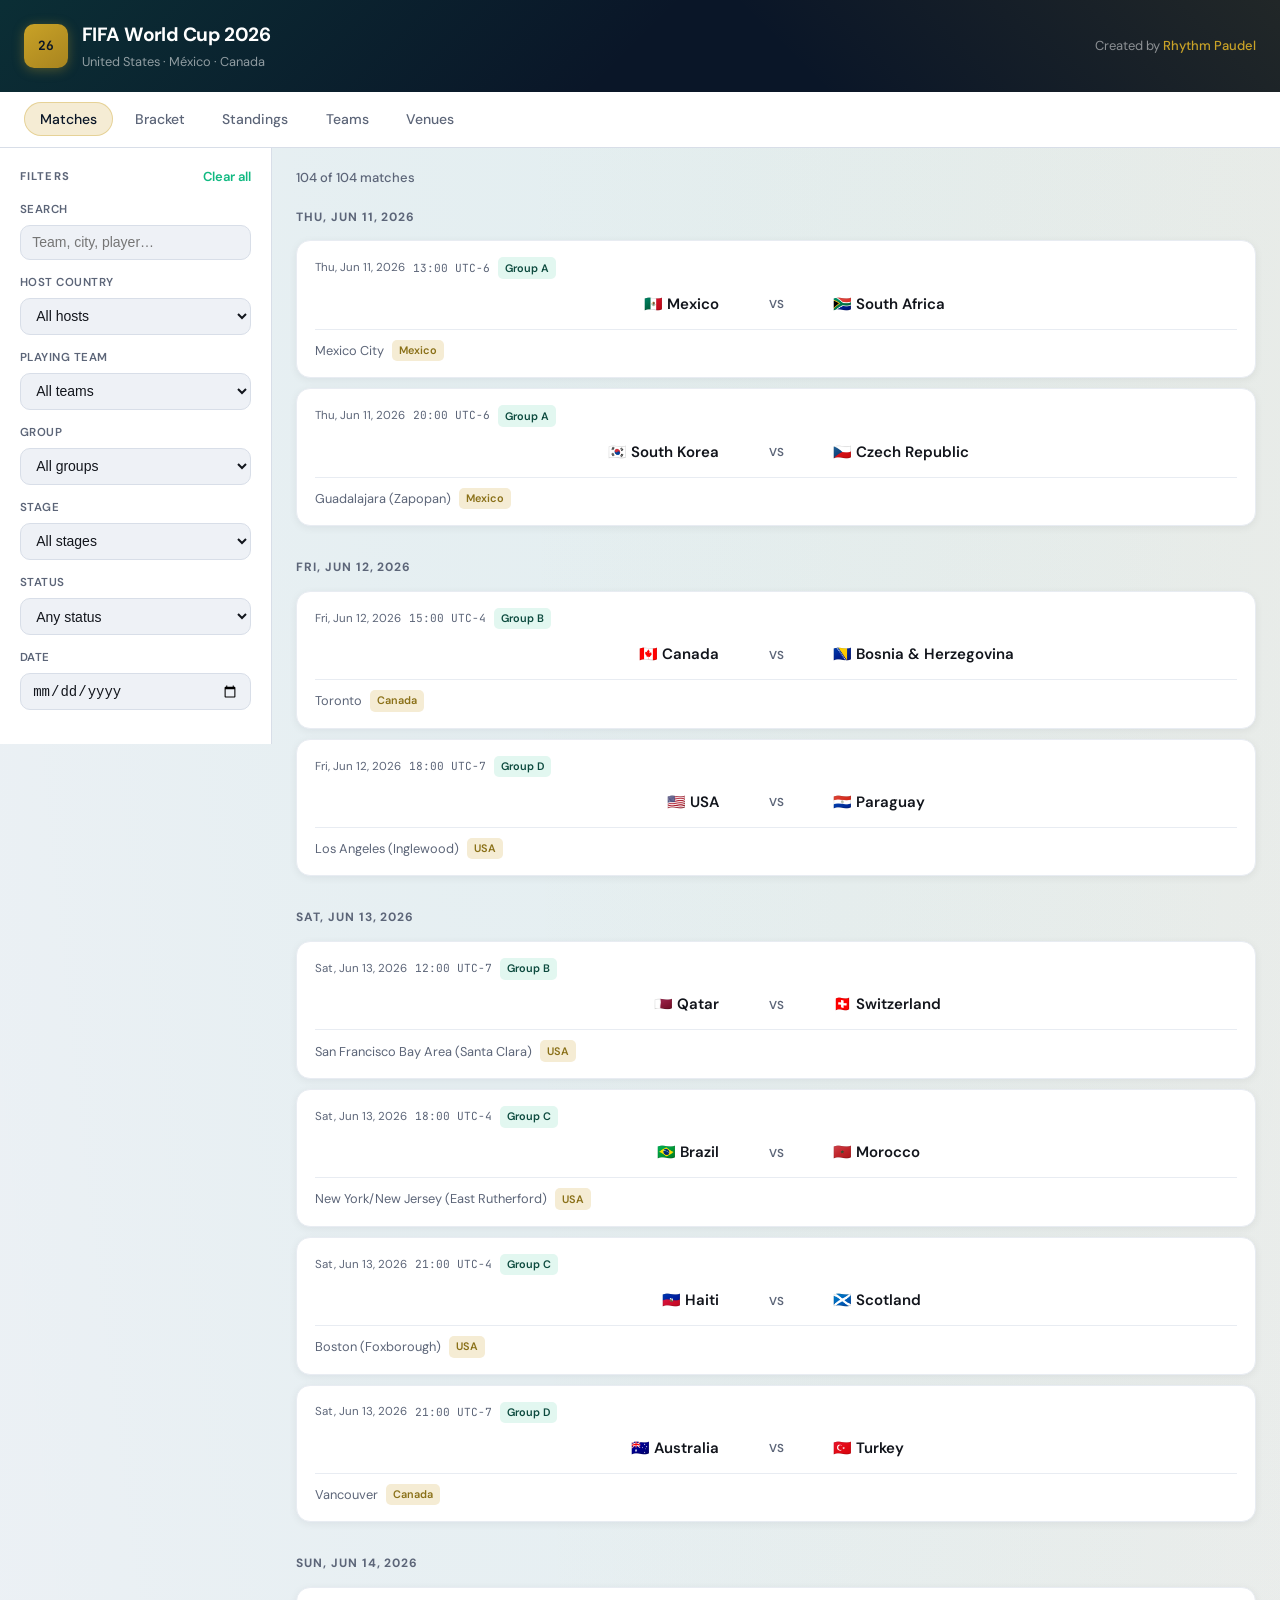
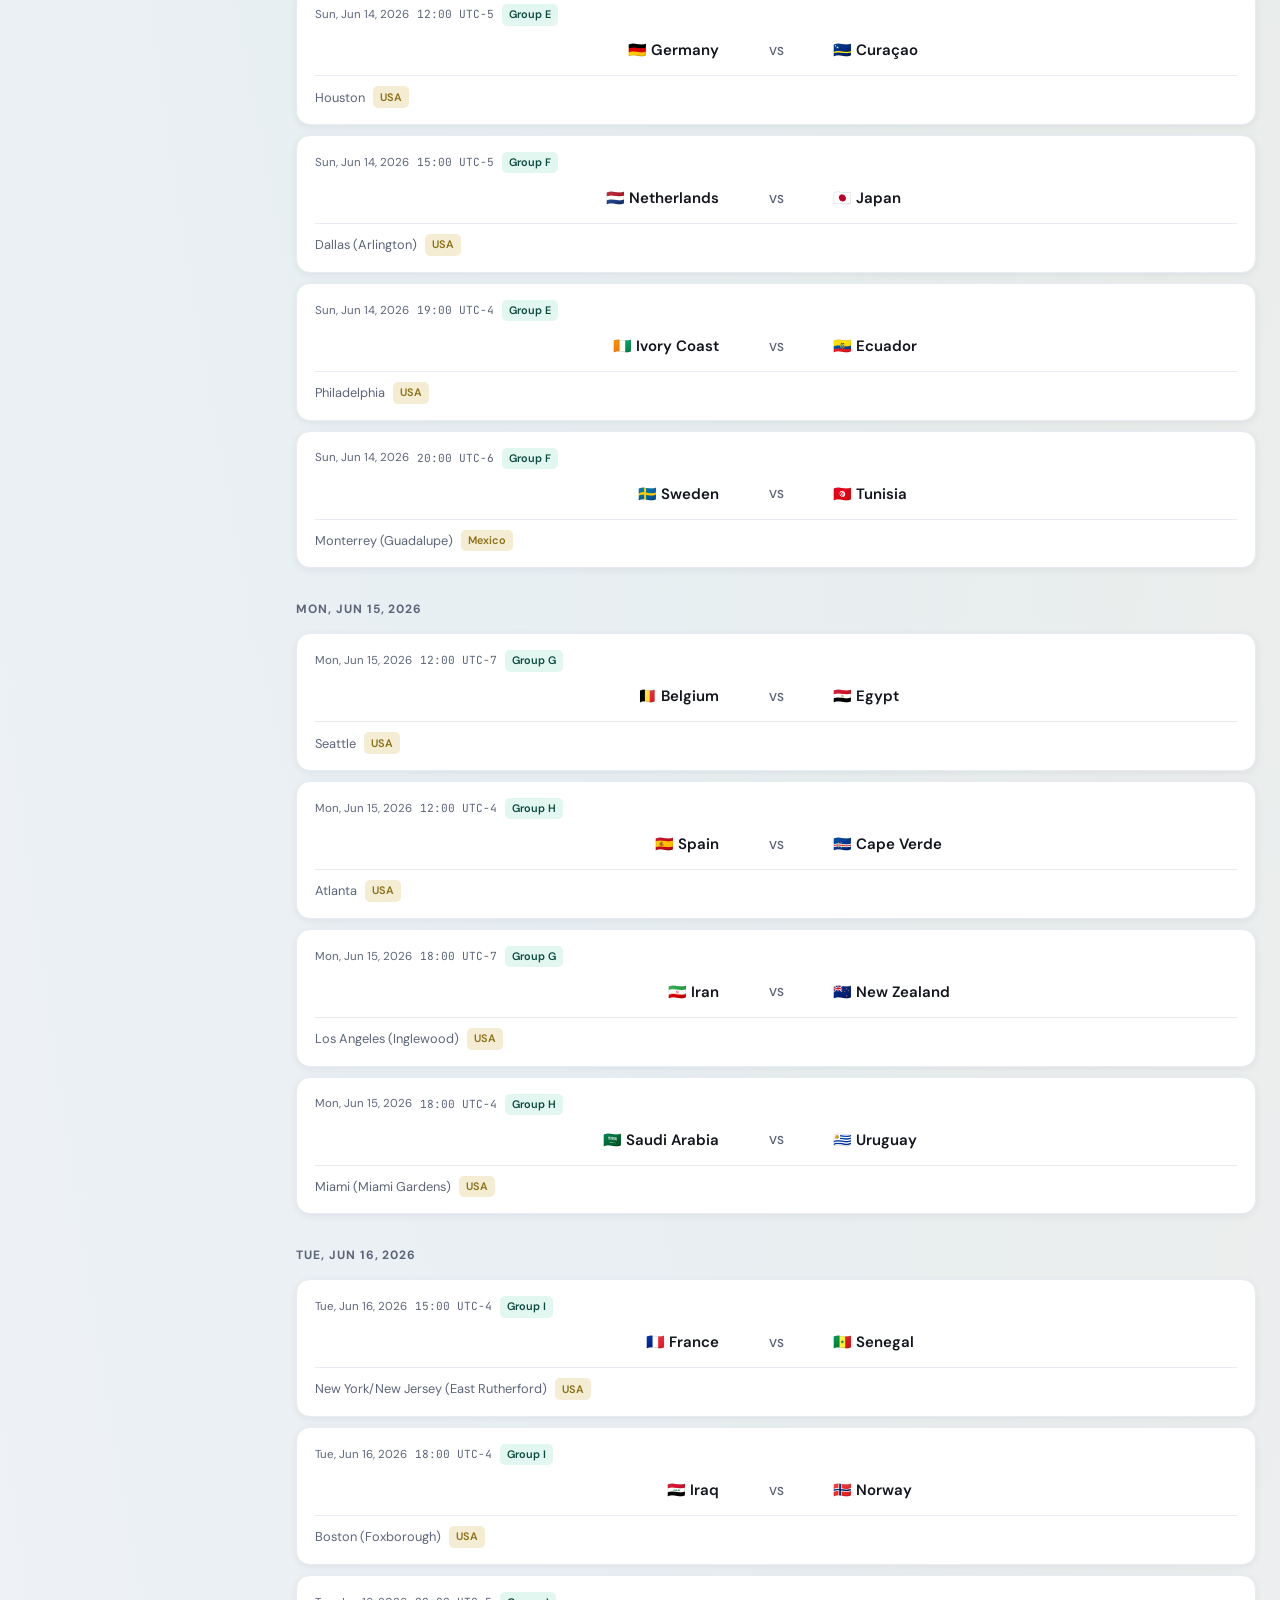
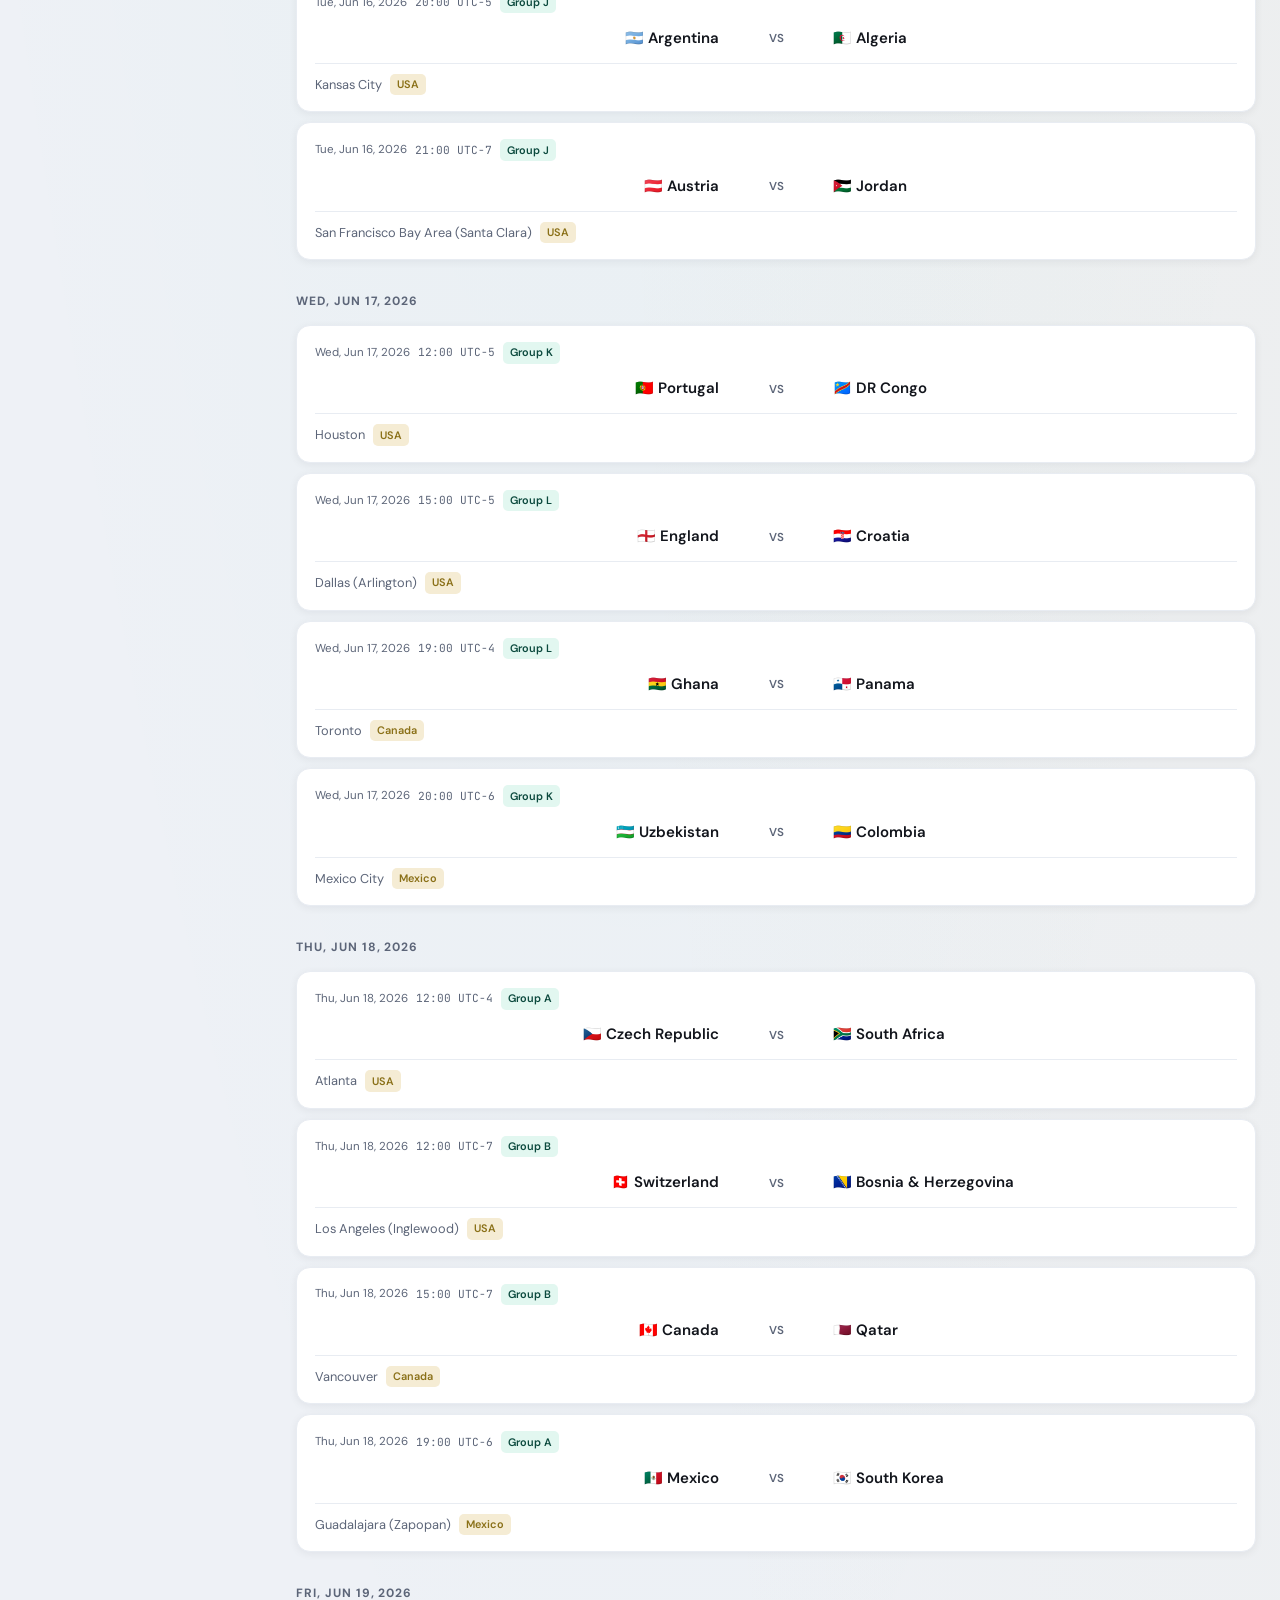
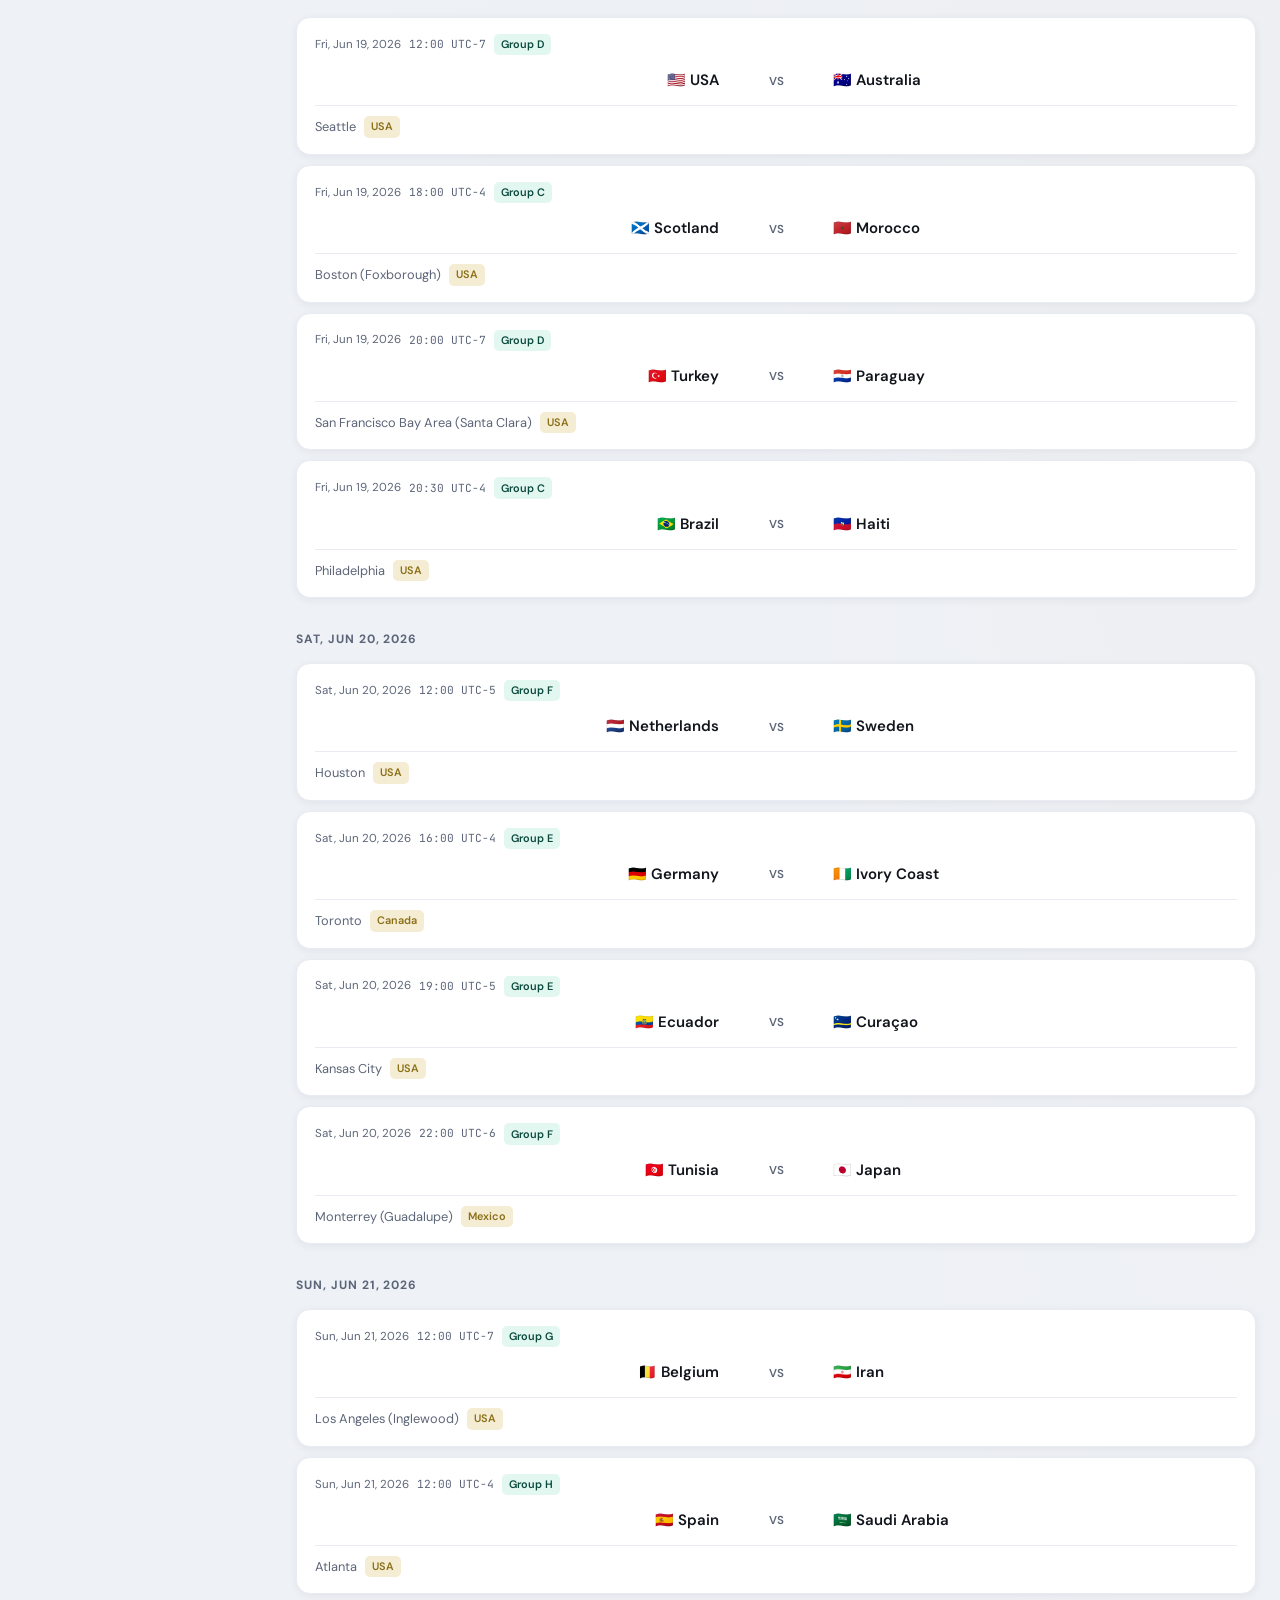
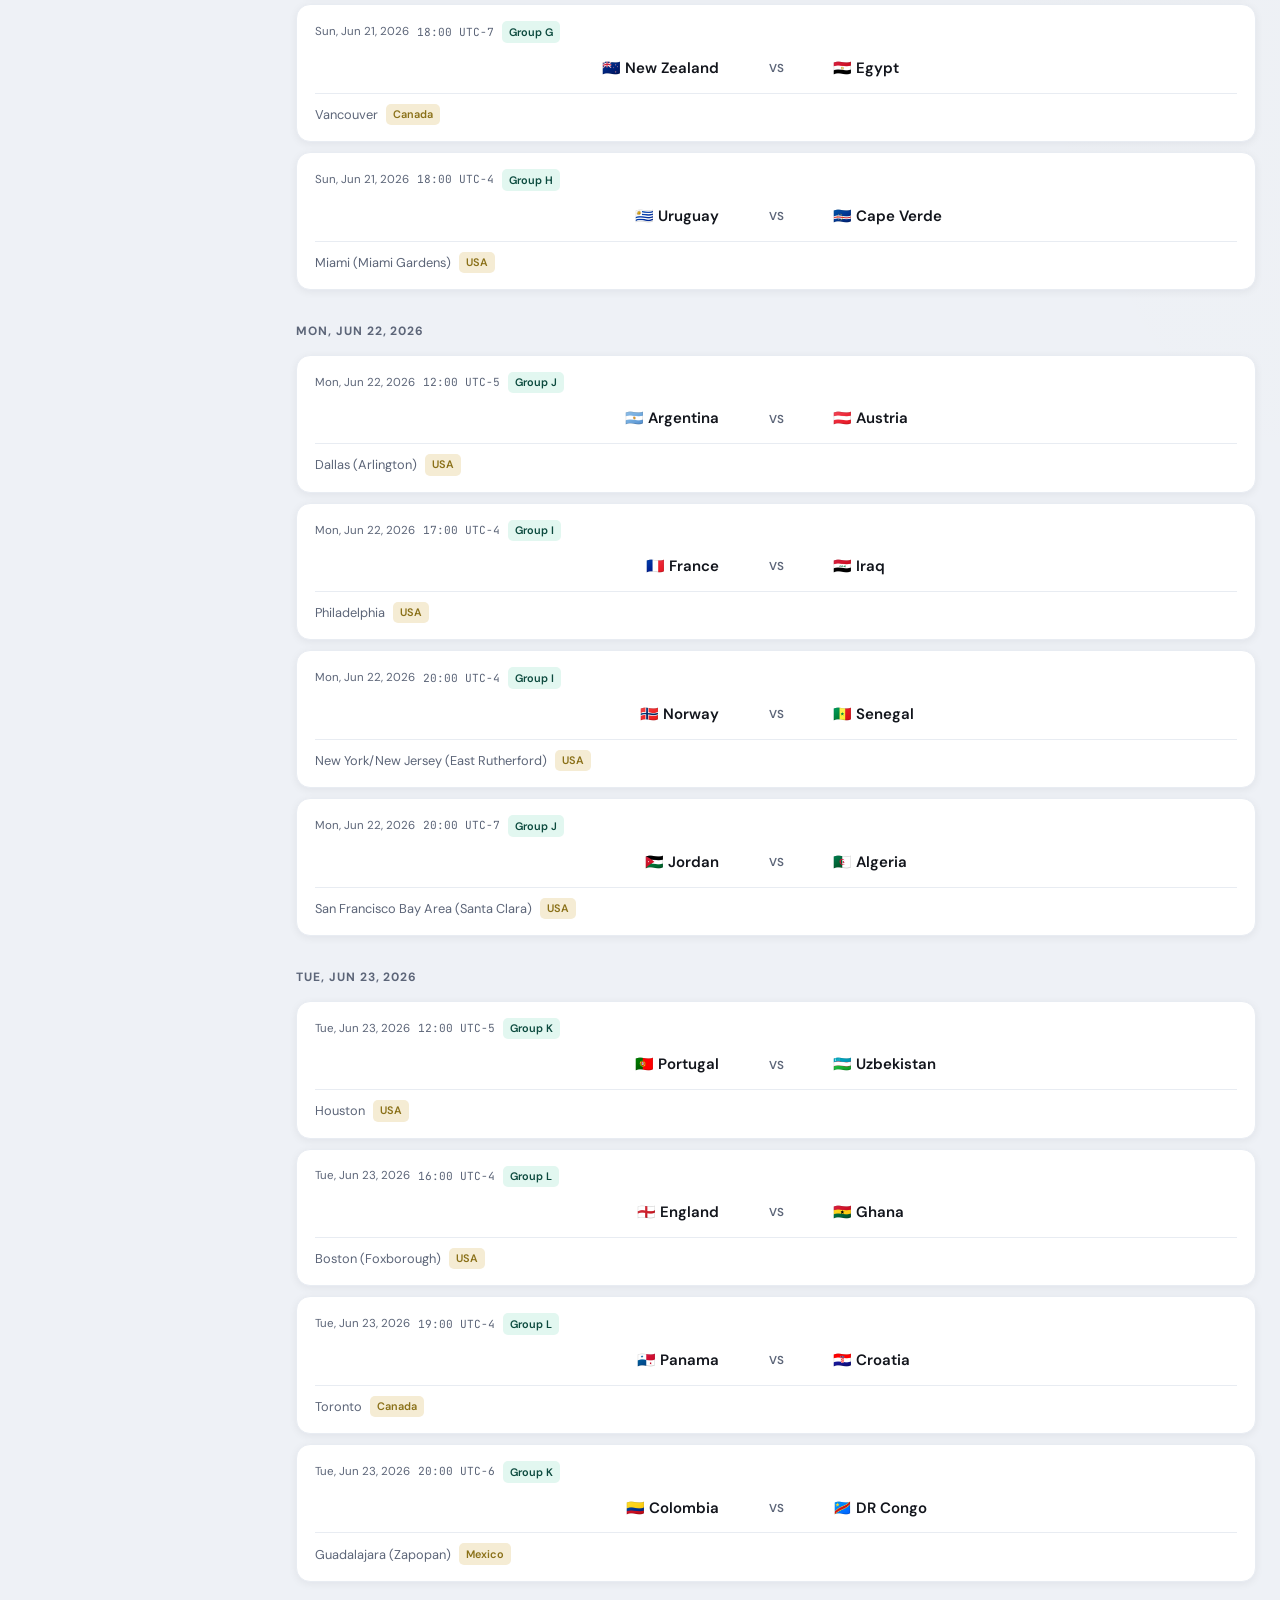
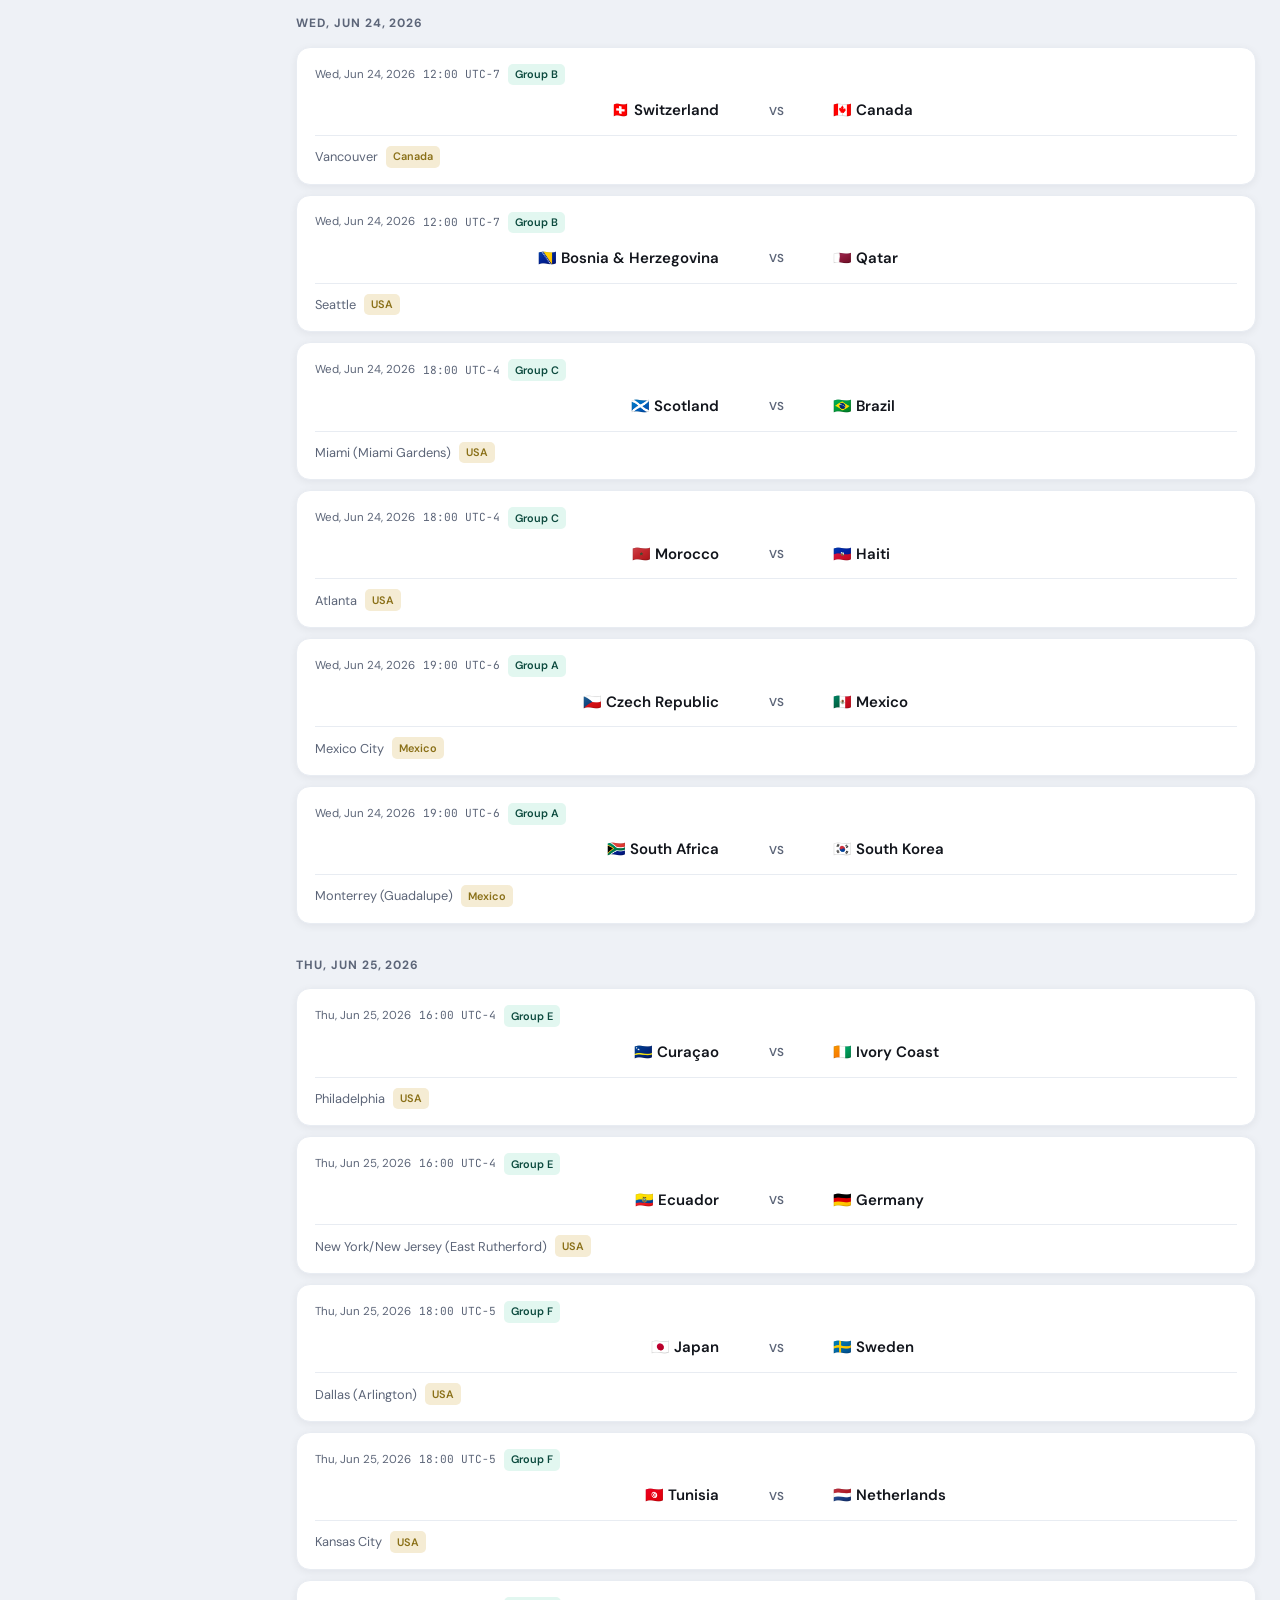
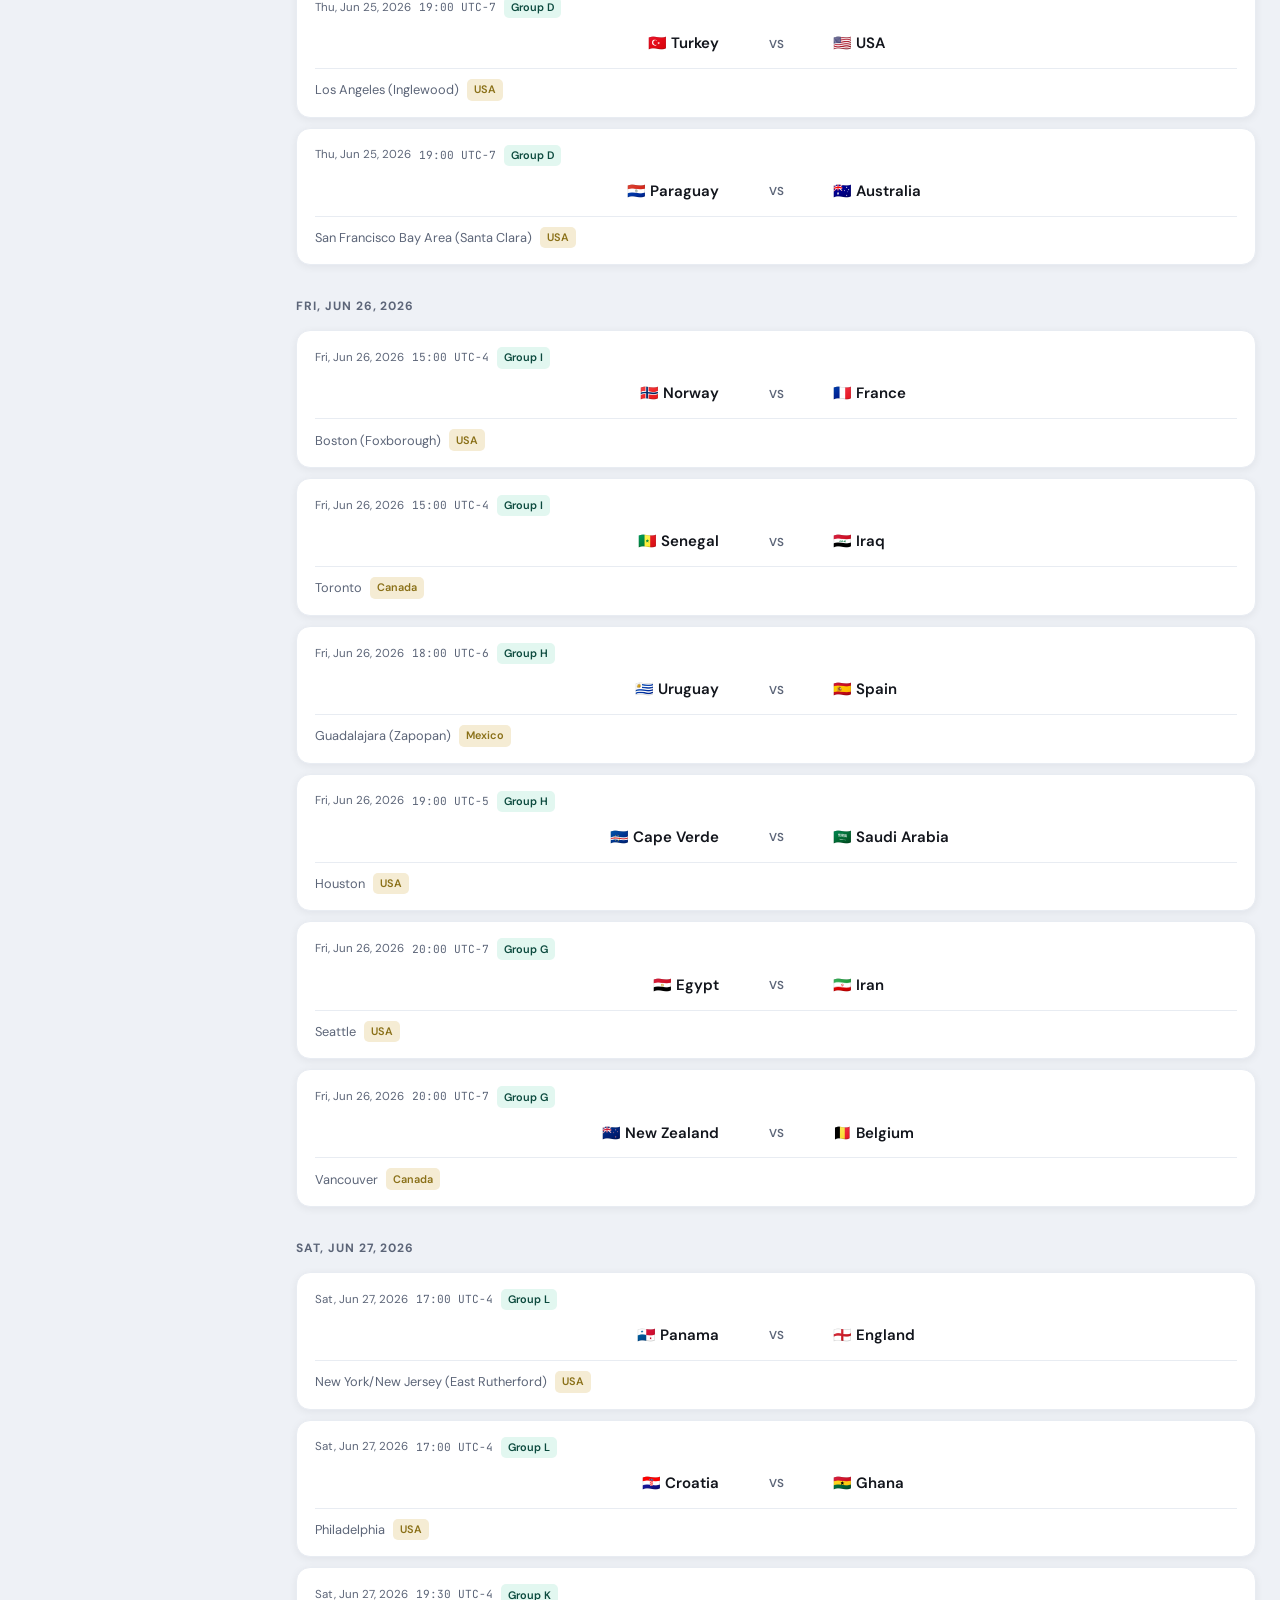
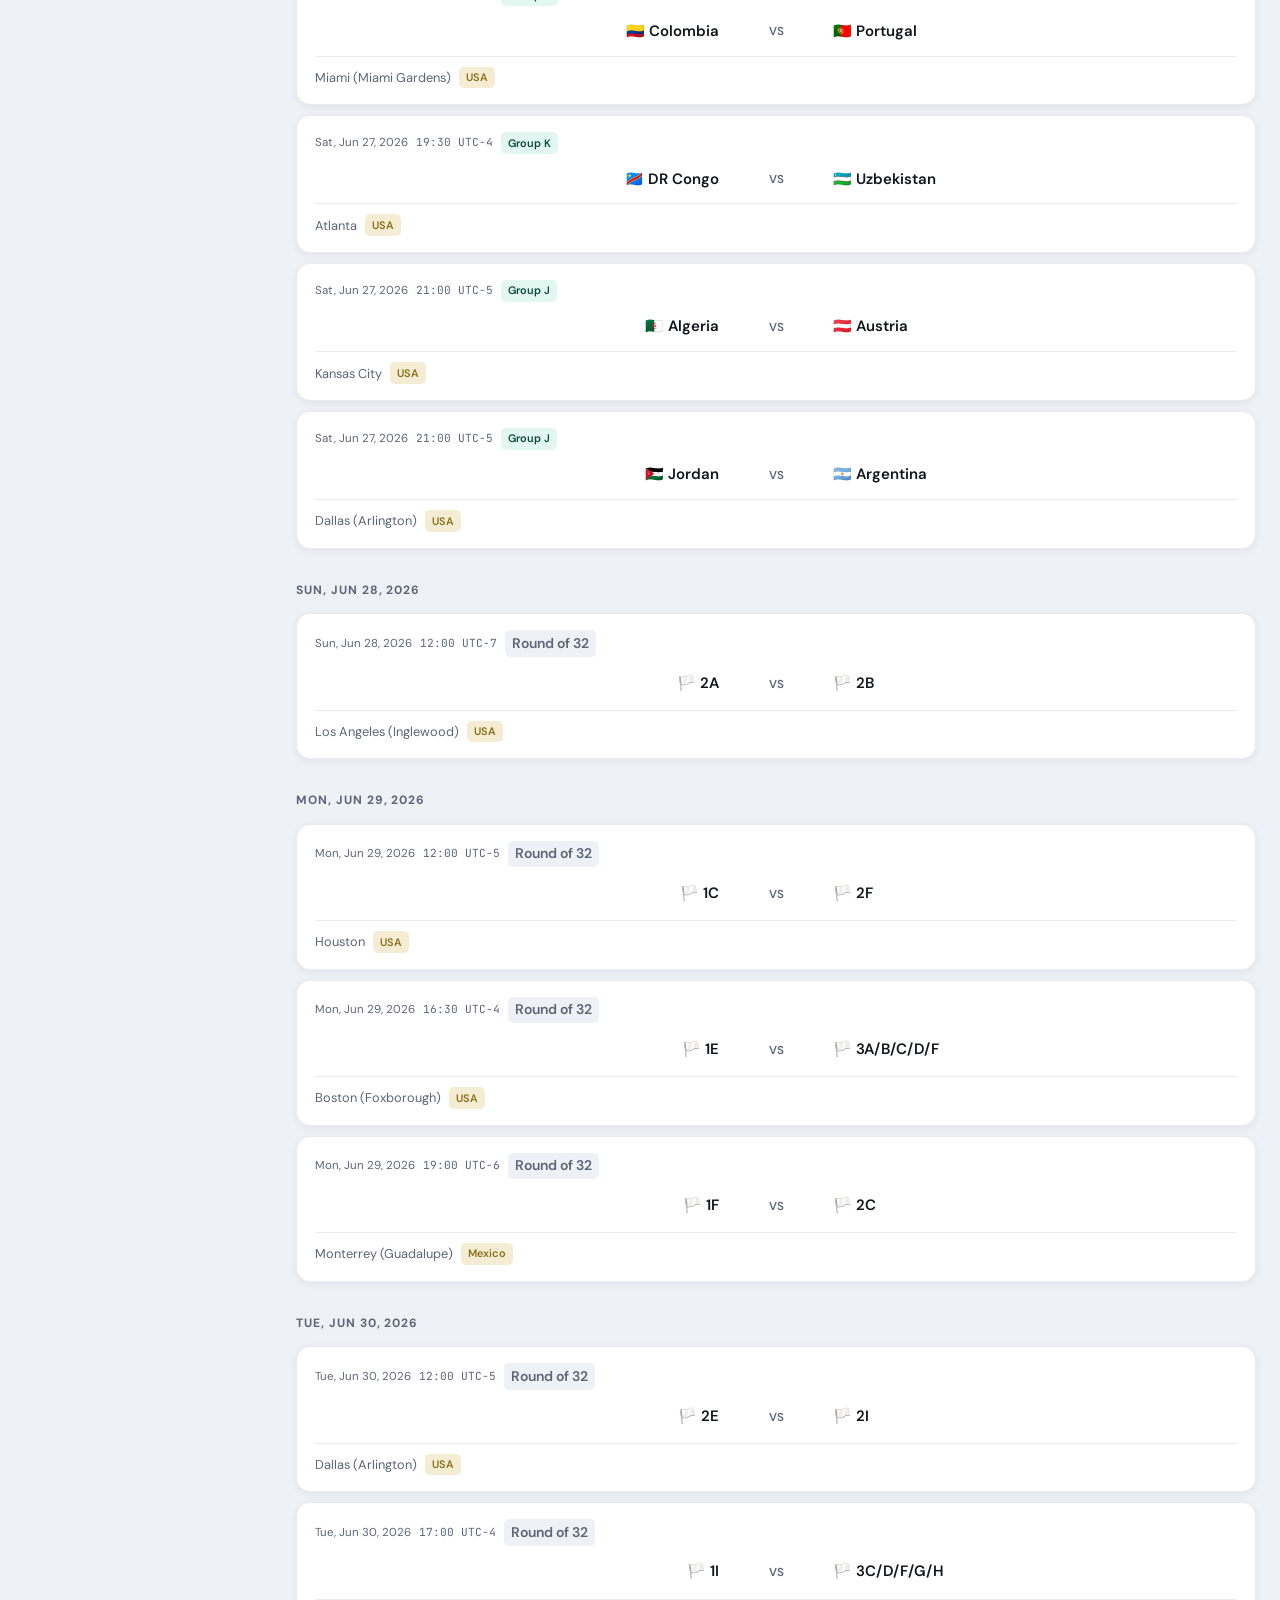
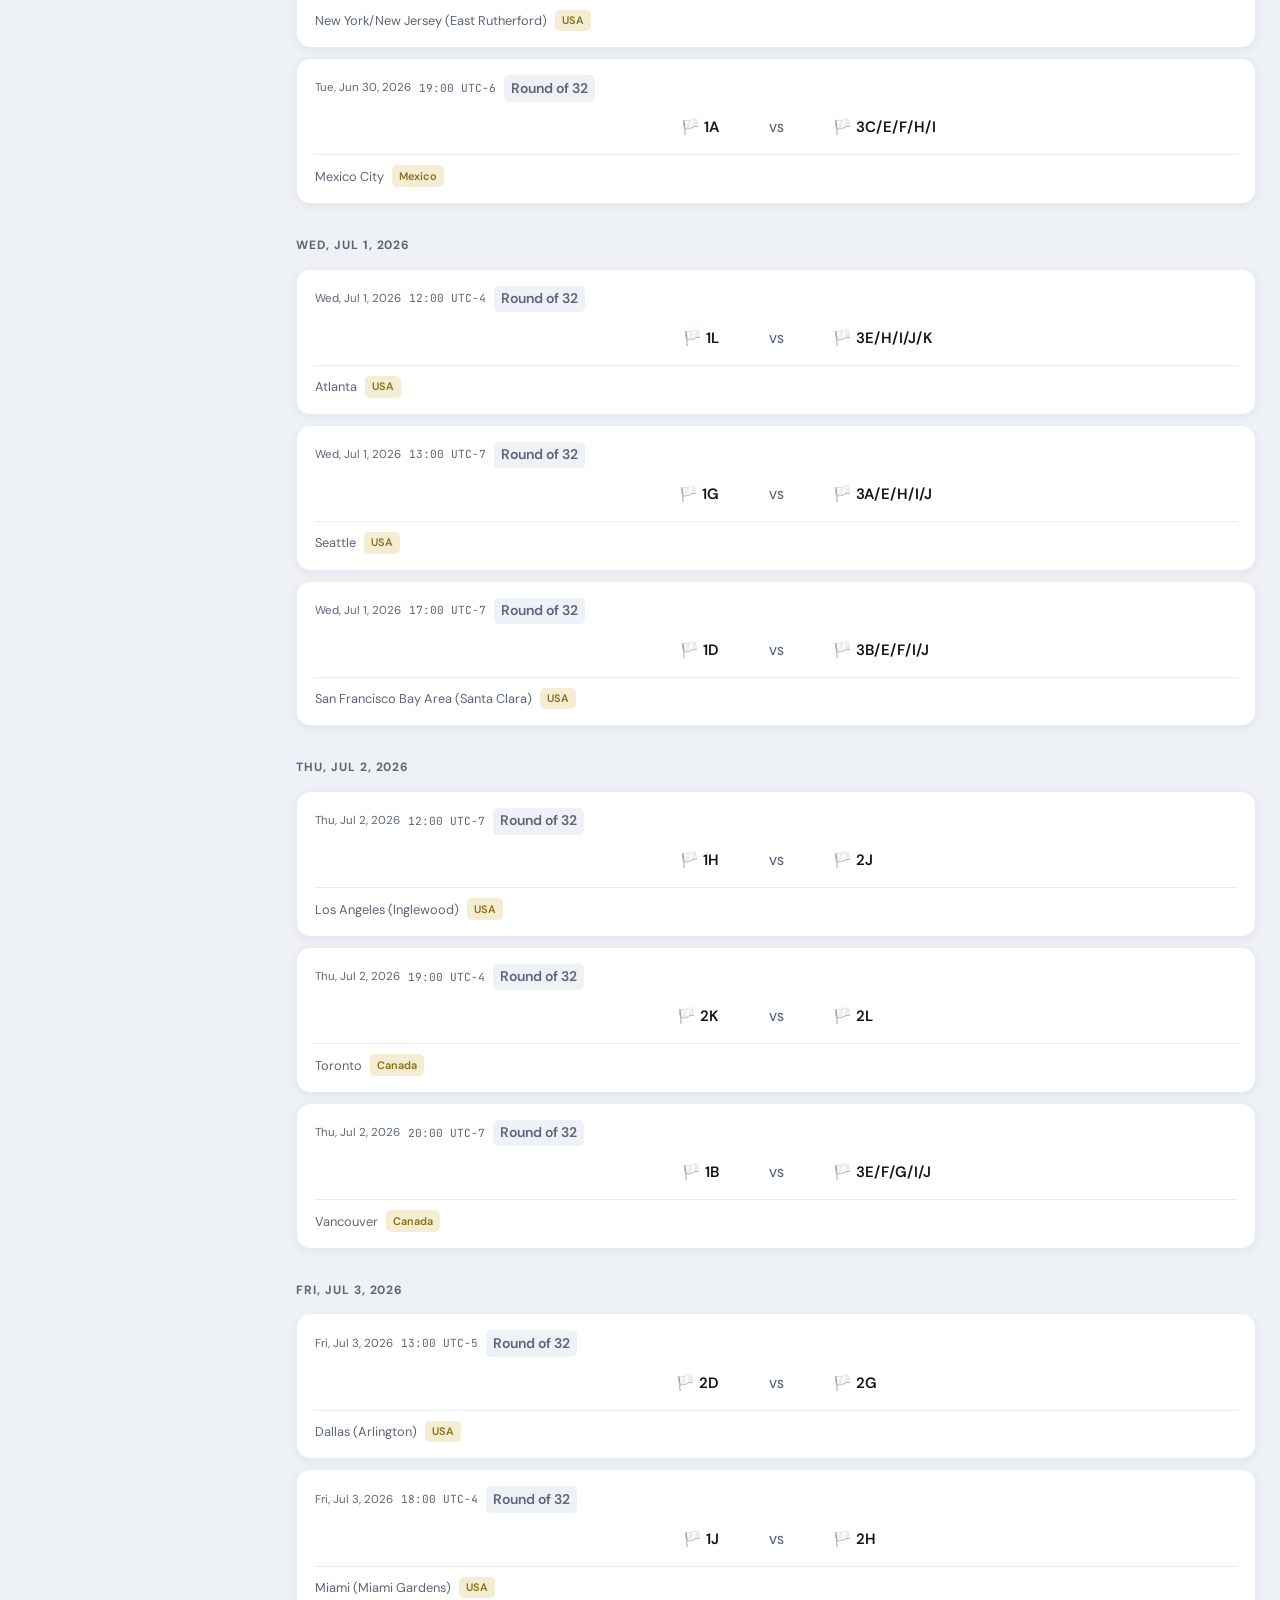
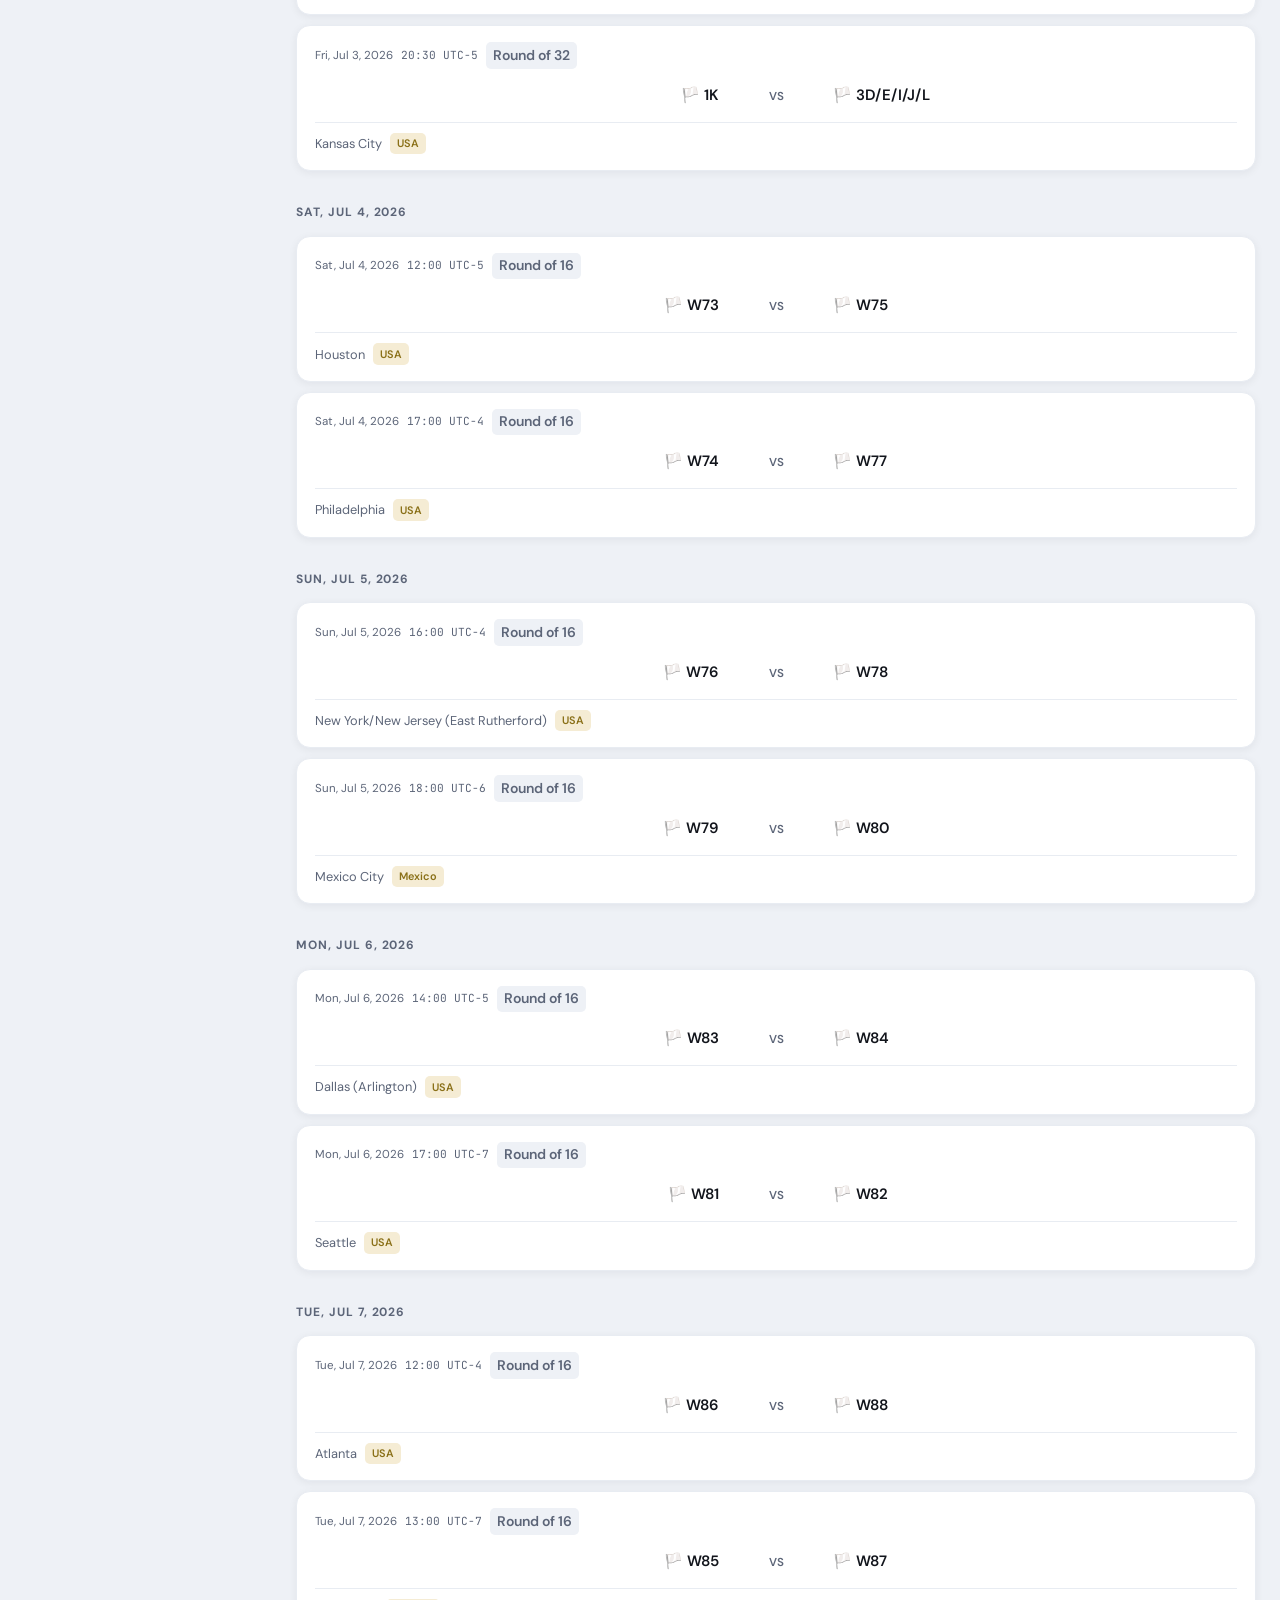
==== index.html @ c0954cfd "World Cup App" ====
<!DOCTYPE html>
<html lang="en">
<head>
  <meta charset="UTF-8" />
  <meta name="viewport" content="width=device-width, initial-scale=1.0, viewport-fit=cover" />
  <meta name="theme-color" content="#0a1628" />
  <meta name="description" content="FIFA World Cup 2026 match schedule, bracket, standings, and live scores." />
  <title>World Cup 2026 — Schedule</title>
  <link rel="preconnect" href="https://fonts.googleapis.com" />
  <link rel="preconnect" href="https://fonts.gstatic.com" crossorigin />
  <link href="https://fonts.googleapis.com/css2?family=DM+Sans:ital,opsz,wght@0,9..40,400;0,9..40,500;0,9..40,600;0,9..40,700;1,9..40,400&family=JetBrains+Mono:wght@400;500&display=swap" rel="stylesheet" />
  <link rel="stylesheet" href="css/styles.css" />
</head>
<body>
  <div id="app">
    <header class="site-header">
      <div class="header-glow"></div>
      <div class="header-inner">
        <div class="brand">
          <span class="brand-mark" aria-hidden="true">26</span>
          <div>
            <h1>FIFA World Cup 2026</h1>
            <p class="brand-sub">United States · México · Canada</p>
          </div>
        </div>
        <p class="credit">
          Created by <a href="https://rhythmpaudel.com.np" target="_blank" rel="noopener">Rhythm Paudel</a>
        </p>
      </div>
    </header>

    <nav class="main-nav" aria-label="Main navigation">
      <button type="button" class="nav-tab active" data-view="matches">Matches</button>
      <button type="button" class="nav-tab" data-view="bracket">Bracket</button>
      <button type="button" class="nav-tab" data-view="standings">Standings</button>
      <button type="button" class="nav-tab" data-view="teams">Teams</button>
      <button type="button" class="nav-tab" data-view="venues">Venues</button>
    </nav>

    <div class="filters-backdrop" id="filters-backdrop" aria-hidden="true"></div>

    <div class="layout" id="layout">
      <aside class="filters-panel" id="filters-panel">
        <div class="filters-header">
          <h2>Filters</h2>
          <button type="button" class="btn-text" id="clear-filters">Clear all</button>
        </div>

        <label class="filter-field">
          <span>Search</span>
          <input type="search" id="filter-search" placeholder="Team, city, player…" autocomplete="off" />
        </label>

        <label class="filter-field">
          <span>Host country</span>
          <select id="filter-host">
            <option value="">All hosts</option>
          </select>
        </label>

        <label class="filter-field">
          <span>Playing team</span>
          <select id="filter-team">
            <option value="">All teams</option>
          </select>
        </label>

        <label class="filter-field">
          <span>Group</span>
          <select id="filter-group">
            <option value="">All groups</option>
          </select>
        </label>

        <label class="filter-field">
          <span>Stage</span>
          <select id="filter-stage">
            <option value="">All stages</option>
          </select>
        </label>

        <label class="filter-field">
          <span>Status</span>
          <select id="filter-status">
            <option value="">Any status</option>
            <option value="scheduled">Scheduled</option>
            <option value="live">Live</option>
            <option value="finished">Finished</option>
          </select>
        </label>

        <label class="filter-field">
          <span>Date</span>
          <input type="date" id="filter-date" />
        </label>

        <div class="active-filters" id="active-filters" hidden>
          <span class="active-label">Active</span>
          <div class="chip-list" id="filter-chips"></div>
        </div>
      </aside>

      <main class="content" id="main-content">
        <div class="content-toolbar">
          <p class="result-count" id="result-count">Loading…</p>
          <button type="button" class="btn-icon" id="toggle-filters" aria-label="Toggle filters">
            <svg width="18" height="18" viewBox="0 0 24 24" fill="none" stroke="currentColor" stroke-width="2"><path d="M4 6h16M7 12h10M10 18h4"/></svg>
          </button>
        </div>
        <div id="view-root"></div>
      </main>

      <aside class="detail-panel" id="detail-panel" hidden>
        <button type="button" class="detail-close" id="close-detail" aria-label="Close panel">&times;</button>
        <div id="detail-content"></div>
      </aside>
    </div>
  </div>

  <script type="module" src="js/app.js"></script>
</body>
</html>
---- css/styles.css ----
:root {
  --bg: #eef1f6;
  --bg-elevated: #ffffff;
  --border: #d8dee8;
  --border-soft: #e8ecf2;
  --text: #12151c;
  --text-muted: #5c6578;
  --accent: #0c4a3e;
  --accent-bright: #10b981;
  --gold: #c9a227;
  --gold-soft: #f5ecd4;
  --header: #0a1628;
  --live: #e11d48;
  --radius: 10px;
  --radius-lg: 14px;
  --shadow: 0 2px 8px rgba(10, 22, 40, 0.06);
  --shadow-lg: 0 8px 32px rgba(10, 22, 40, 0.1);
  --font: 'DM Sans', system-ui, sans-serif;
  --mono: 'JetBrains Mono', monospace;
}

*,
*::before,
*::after {
  box-sizing: border-box;
}

html {
  -webkit-font-smoothing: antialiased;
  scroll-behavior: smooth;
}

body {
  margin: 0;
  font-family: var(--font);
  font-size: 15px;
  line-height: 1.55;
  color: var(--text);
  background: var(--bg);
  background-image:
    radial-gradient(ellipse 80% 50% at 50% -20%, rgba(16, 185, 129, 0.08), transparent),
    radial-gradient(ellipse 60% 40% at 100% 0%, rgba(201, 162, 39, 0.06), transparent);
  min-height: 100vh;
}

a {
  color: var(--accent-bright);
  text-decoration: none;
}

a:hover {
  text-decoration: underline;
}

button {
  font-family: inherit;
  cursor: pointer;
}

code {
  font-family: var(--mono);
  font-size: 0.85em;
  background: var(--bg);
  padding: 0.1em 0.35em;
  border-radius: 4px;
}

#app {
  min-height: 100vh;
  display: flex;
  flex-direction: column;
}

/* Header */
.site-header {
  position: relative;
  background: var(--header);
  color: #fff;
  overflow: hidden;
}

.header-glow {
  position: absolute;
  inset: 0;
  background:
    linear-gradient(135deg, rgba(16, 185, 129, 0.15) 0%, transparent 50%),
    linear-gradient(225deg, rgba(201, 162, 39, 0.12) 0%, transparent 40%);
  pointer-events: none;
}

.header-inner {
  position: relative;
  max-width: 1400px;
  margin: 0 auto;
  padding: 1.25rem 1.5rem;
  display: flex;
  justify-content: space-between;
  align-items: center;
  gap: 1rem;
}

.brand {
  display: flex;
  align-items: center;
  gap: 0.875rem;
}

.brand-mark {
  display: flex;
  align-items: center;
  justify-content: center;
  width: 44px;
  height: 44px;
  background: linear-gradient(145deg, var(--gold) 0%, #a8841f 100%);
  color: var(--header);
  font-family: var(--mono);
  font-size: 0.8rem;
  font-weight: 700;
  border-radius: 10px;
  letter-spacing: -0.02em;
  box-shadow: 0 2px 12px rgba(201, 162, 39, 0.35);
}

.brand h1 {
  margin: 0;
  font-size: 1.2rem;
  font-weight: 700;
  letter-spacing: -0.03em;
}

.brand-sub {
  margin: 0.15rem 0 0;
  font-size: 0.8rem;
  color: rgba(255, 255, 255, 0.55);
}

.credit {
  margin: 0;
  font-size: 0.8125rem;
  color: rgba(255, 255, 255, 0.5);
}

.credit a {
  color: var(--gold);
  font-weight: 500;
}

.credit a:hover {
  color: #e0c04a;
}

/* Nav */
.main-nav {
  display: flex;
  gap: 0.35rem;
  padding: 0.65rem 1.5rem;
  max-width: 1400px;
  margin: 0 auto;
  width: 100%;
  background: var(--bg-elevated);
  border-bottom: 1px solid var(--border);
  overflow-x: auto;
}

.nav-tab {
  padding: 0.5rem 1rem;
  border: none;
  background: transparent;
  color: var(--text-muted);
  font-size: 0.875rem;
  font-weight: 500;
  border-radius: 999px;
  white-space: nowrap;
  transition: all 0.15s ease;
}

.nav-tab:hover {
  color: var(--text);
  background: var(--bg);
}

.nav-tab.active {
  color: var(--header);
  background: var(--gold-soft);
  box-shadow: inset 0 0 0 1px rgba(201, 162, 39, 0.35);
}

/* Layout */
.layout {
  flex: 1;
  display: grid;
  grid-template-columns: 272px 1fr;
  max-width: 1400px;
  margin: 0 auto;
  width: 100%;
  gap: 0;
}

.layout.layout-full {
  grid-template-columns: 1fr;
  max-width: 1400px;
}

.layout-full .content {
  padding: 1.5rem;
}

.filters-panel {
  padding: 1.25rem;
  border-right: 1px solid var(--border);
  background: var(--bg-elevated);
  position: sticky;
  top: 0;
  height: fit-content;
  max-height: 100vh;
  overflow-y: auto;
}

.filters-panel.hidden-view {
  display: none;
}

.filters-header {
  display: flex;
  justify-content: space-between;
  align-items: center;
  margin-bottom: 1rem;
}

.filters-header h2 {
  margin: 0;
  font-size: 0.7rem;
  font-weight: 700;
  text-transform: uppercase;
  letter-spacing: 0.1em;
  color: var(--text-muted);
}

.filter-field {
  display: flex;
  flex-direction: column;
  gap: 0.35rem;
  margin-bottom: 0.875rem;
}

.filter-field span {
  font-size: 0.72rem;
  font-weight: 600;
  color: var(--text-muted);
  text-transform: uppercase;
  letter-spacing: 0.04em;
}

.filter-field input,
.filter-field select {
  padding: 0.55rem 0.7rem;
  border: 1px solid var(--border);
  border-radius: var(--radius);
  font-size: 0.875rem;
  background: var(--bg);
  color: var(--text);
  transition: border-color 0.15s, box-shadow 0.15s;
}

.filter-field input:focus,
.filter-field select:focus {
  outline: none;
  border-color: var(--accent-bright);
  box-shadow: 0 0 0 3px rgba(16, 185, 129, 0.15);
}

.active-filters {
  margin-top: 1rem;
  padding-top: 1rem;
  border-top: 1px solid var(--border-soft);
}

.active-label {
  font-size: 0.65rem;
  font-weight: 700;
  text-transform: uppercase;
  letter-spacing: 0.08em;
  color: var(--text-muted);
  display: block;
  margin-bottom: 0.5rem;
}

.chip-list {
  display: flex;
  flex-wrap: wrap;
  gap: 0.35rem;
}

.chip {
  padding: 0.25rem 0.55rem;
  border: 1px solid var(--border);
  border-radius: 999px;
  background: var(--bg);
  font-size: 0.72rem;
  color: var(--text);
}

.chip:hover {
  border-color: var(--accent-bright);
}

.content {
  padding: 1.25rem 1.5rem;
  min-width: 0;
}

.content-toolbar {
  display: flex;
  justify-content: space-between;
  align-items: center;
  margin-bottom: 1.25rem;
}

.result-count {
  margin: 0;
  font-size: 0.8125rem;
  font-weight: 500;
  color: var(--text-muted);
}

.btn-icon {
  display: none;
  padding: 0.5rem;
  border: 1px solid var(--border);
  border-radius: var(--radius);
  background: var(--bg-elevated);
  color: var(--text);
}

.btn-text {
  border: none;
  background: none;
  color: var(--accent-bright);
  font-size: 0.8125rem;
  font-weight: 600;
  padding: 0;
}

.btn-text:hover {
  text-decoration: underline;
}

/* Match cards */
.day-group {
  margin-bottom: 2rem;
}

.day-heading {
  margin: 0 0 0.875rem;
  font-size: 0.75rem;
  font-weight: 700;
  color: var(--text-muted);
  text-transform: uppercase;
  letter-spacing: 0.08em;
}

.match-list {
  display: flex;
  flex-direction: column;
  gap: 0.625rem;
}

.match-card {
  background: var(--bg-elevated);
  border: 1px solid var(--border-soft);
  border-radius: var(--radius-lg);
  padding: 1rem 1.125rem;
  box-shadow: var(--shadow);
  transition: transform 0.15s, box-shadow 0.15s, border-color 0.15s;
}

.match-card:hover {
  transform: translateY(-1px);
  box-shadow: var(--shadow-lg);
  border-color: var(--border);
}

.match-card.is-live {
  border-left: 3px solid var(--live);
  background: linear-gradient(90deg, rgba(225, 29, 72, 0.04) 0%, var(--bg-elevated) 12%);
}

.match-meta {
  display: flex;
  flex-wrap: wrap;
  align-items: center;
  gap: 0.5rem;
  margin-bottom: 0.625rem;
  font-size: 0.72rem;
  color: var(--text-muted);
}

.match-time {
  font-family: var(--mono);
  font-size: 0.7rem;
}

.badge {
  padding: 0.15rem 0.45rem;
  background: rgba(16, 185, 129, 0.12);
  color: var(--accent);
  border-radius: 5px;
  font-weight: 600;
  font-size: 0.68rem;
}

.badge.muted {
  background: var(--bg);
  color: var(--text-muted);
}

.status-pill {
  padding: 0.15rem 0.45rem;
  border-radius: 5px;
  font-weight: 700;
  font-size: 0.65rem;
  text-transform: uppercase;
  letter-spacing: 0.04em;
}

.status-pill.live {
  background: #ffe4e8;
  color: var(--live);
  animation: pulse 1.5s ease infinite;
}

@keyframes pulse {
  0%, 100% { opacity: 1; }
  50% { opacity: 0.7; }
}

.status-pill.finished {
  background: var(--bg);
  color: var(--text-muted);
}

.match-teams {
  display: grid;
  grid-template-columns: 1fr auto 1fr;
  align-items: center;
  gap: 0.75rem;
}

.match-team {
  display: flex;
  align-items: center;
  gap: 0.5rem;
}

.match-team.home {
  justify-content: flex-end;
}

.match-team.away {
  justify-content: flex-start;
}

.match-score {
  text-align: center;
  min-width: 4.5rem;
}

.vs {
  font-size: 0.72rem;
  font-weight: 600;
  color: var(--text-muted);
  text-transform: uppercase;
}

.score {
  font-family: var(--mono);
  font-weight: 700;
  font-size: 1.125rem;
  color: var(--header);
}

.team-chip {
  display: inline-flex;
  align-items: center;
  gap: 0.4rem;
  padding: 0.3rem 0.55rem;
  border: none;
  background: transparent;
  font-size: 0.9375rem;
  font-weight: 600;
  color: var(--text);
  border-radius: 6px;
}

.team-chip.link:hover {
  background: rgba(16, 185, 129, 0.1);
  color: var(--accent);
}

.match-venue {
  margin-top: 0.625rem;
  padding-top: 0.625rem;
  border-top: 1px solid var(--border-soft);
  font-size: 0.8rem;
  color: var(--text-muted);
  display: flex;
  gap: 0.5rem;
  align-items: center;
}

.venue-link {
  border: none;
  background: none;
  padding: 0;
  color: var(--text-muted);
  font-size: inherit;
}

.venue-link:hover {
  color: var(--accent-bright);
}

.host-country {
  border: none;
  background: var(--gold-soft);
  padding: 0.15rem 0.45rem;
  font-size: 0.68rem;
  font-weight: 600;
  color: #8a7018;
  cursor: pointer;
  border-radius: 5px;
}

.host-country:hover {
  background: #ede0b8;
}

/* Teams view */
.team-group {
  margin-bottom: 2rem;
}

.team-group h3 {
  margin: 0 0 0.875rem;
  font-size: 0.875rem;
  font-weight: 700;
  color: var(--header);
}

.team-grid {
  display: grid;
  grid-template-columns: repeat(auto-fill, minmax(150px, 1fr));
  gap: 0.5rem;
}

.team-card {
  display: flex;
  align-items: center;
  gap: 0.55rem;
  padding: 0.875rem;
  border: 1px solid var(--border-soft);
  border-radius: var(--radius);
  background: var(--bg-elevated);
  text-align: left;
  transition: all 0.15s;
  box-shadow: var(--shadow);
}

.team-card:hover {
  border-color: var(--accent-bright);
  transform: translateY(-2px);
  box-shadow: var(--shadow-lg);
}

.team-flag {
  font-size: 1.35rem;
}

.team-name {
  font-size: 0.875rem;
  font-weight: 600;
}

/* Venues */
.venue-group {
  margin-bottom: 2rem;
}

.venue-group h3 {
  margin: 0 0 0.875rem;
  font-size: 0.9375rem;
  font-weight: 700;
}

.venue-group .count {
  font-weight: 400;
  color: var(--text-muted);
}

.venue-list {
  display: flex;
  flex-direction: column;
  gap: 0.4rem;
}

.venue-card {
  display: flex;
  justify-content: space-between;
  align-items: center;
  padding: 0.875rem 1rem;
  border: 1px solid var(--border-soft);
  border-radius: var(--radius);
  background: var(--bg-elevated);
  text-align: left;
  box-shadow: var(--shadow);
  transition: all 0.15s;
}

.venue-card:hover {
  border-color: var(--accent-bright);
}

.venue-name {
  font-weight: 600;
  font-size: 0.875rem;
}

.venue-meta {
  font-size: 0.75rem;
  color: var(--text-muted);
}

/* Standings */
.standings-grid {
  display: grid;
  grid-template-columns: repeat(auto-fill, minmax(300px, 1fr));
  gap: 1rem;
}

.standings-card {
  background: var(--bg-elevated);
  border: 1px solid var(--border-soft);
  border-radius: var(--radius-lg);
  overflow: hidden;
  box-shadow: var(--shadow);
}

.standings-group-title {
  margin: 0;
  padding: 0.75rem 1rem;
  font-size: 0.8rem;
  font-weight: 700;
  text-transform: uppercase;
  letter-spacing: 0.06em;
  background: var(--header);
  color: #fff;
}

.standings-table {
  width: 100%;
  border-collapse: collapse;
  font-size: 0.8125rem;
}

.standings-table th {
  padding: 0.5rem 0.4rem;
  text-align: center;
  font-size: 0.65rem;
  font-weight: 700;
  text-transform: uppercase;
  letter-spacing: 0.04em;
  color: var(--text-muted);
  border-bottom: 1px solid var(--border-soft);
}

.standings-table th:nth-child(2) {
  text-align: left;
  padding-left: 0.75rem;
}

.standings-table td {
  padding: 0.55rem 0.4rem;
  text-align: center;
  border-bottom: 1px solid var(--border-soft);
}

.standings-table td:nth-child(2) {
  text-align: left;
  padding-left: 0.75rem;
}

.standings-table tr.qualifying {
  background: rgba(16, 185, 129, 0.06);
}

.standings-table tr.qualifying td:first-child {
  color: var(--accent-bright);
  font-weight: 700;
}

.standings-table tr.possible {
  background: rgba(201, 162, 39, 0.06);
}

.standings-table .pts {
  font-weight: 700;
  font-family: var(--mono);
}

.standings-team {
  border: none;
  background: none;
  padding: 0;
  font-size: inherit;
  font-weight: 600;
  color: var(--text);
  text-align: left;
}

.standings-team:hover {
  color: var(--accent-bright);
}

.standings-note {
  margin: 1.25rem 0 0;
  font-size: 0.8rem;
  color: var(--text-muted);
  text-align: center;
}

/* Bracket tree — left | center | right */
.bracket-wrap {
  margin: 0 -0.5rem;
}

.bracket-hint {
  margin: 0 0 1rem;
  font-size: 0.8rem;
  color: var(--text-muted);
  text-align: center;
}

.bracket-arena {
  display: flex;
  align-items: stretch;
  gap: 0;
  overflow-x: auto;
  overflow-y: hidden;
  padding: 1rem 0.5rem 2rem;
  min-height: 520px;
  -webkit-overflow-scrolling: touch;
  scroll-snap-type: x proximity;
  scroll-padding: 1rem;
}

.bt-side {
  display: flex;
  align-items: center;
  flex-shrink: 0;
}

.bt-side-left {
  flex-direction: row;
}

.bt-side-right {
  flex-direction: row;
}

.bt-col {
  display: flex;
  flex-direction: column;
  justify-content: center;
  min-width: 168px;
  padding: 0 0.35rem;
  position: relative;
}

.bt-col-label {
  font-size: 0.62rem;
  font-weight: 700;
  text-transform: uppercase;
  letter-spacing: 0.08em;
  color: var(--text-muted);
  text-align: center;
  margin-bottom: 0.75rem;
  white-space: nowrap;
}

.bt-col-matches {
  display: flex;
  flex-direction: column;
  gap: var(--col-gap, 0.5rem);
  justify-content: center;
  flex: 1;
}

.bt-side-left .bt-col .bt-node::after {
  content: '';
  position: absolute;
  right: -0.35rem;
  top: 50%;
  width: 0.35rem;
  height: 2px;
  background: var(--border);
}

.bt-side-right .bt-col .bt-node::after {
  content: '';
  position: absolute;
  left: -0.35rem;
  top: 50%;
  width: 0.35rem;
  height: 2px;
  background: var(--border);
}

.bt-center {
  display: flex;
  flex-direction: column;
  align-items: center;
  justify-content: center;
  min-width: 200px;
  padding: 0 1rem;
  flex-shrink: 0;
  border-left: 2px solid var(--gold);
  border-right: 2px solid var(--gold);
  background: linear-gradient(180deg, rgba(201, 162, 39, 0.06) 0%, transparent 100%);
}

.bt-center-label {
  font-size: 0.7rem;
  font-weight: 700;
  text-transform: uppercase;
  letter-spacing: 0.1em;
  color: #8a7018;
  margin-bottom: 0.5rem;
}

.bt-third-wrap {
  margin-top: 1.5rem;
  padding-top: 1rem;
  border-top: 1px dashed var(--border);
}

.bt-third-label {
  font-size: 0.62rem;
  color: var(--text-muted);
}

.bt-node {
  position: relative;
  background: var(--bg-elevated);
  border: 1px solid var(--border-soft);
  border-radius: var(--radius);
  box-shadow: var(--shadow);
  min-width: 156px;
  overflow: hidden;
}

.bt-node.is-live {
  border-color: var(--live);
  box-shadow: 0 0 0 2px rgba(225, 29, 72, 0.15);
}

.bt-node.is-done {
  border-color: rgba(16, 185, 129, 0.35);
}

.bt-node-head {
  padding: 0.2rem 0.5rem;
  font-size: 0.58rem;
  font-weight: 700;
  text-transform: uppercase;
  letter-spacing: 0.06em;
  color: var(--text-muted);
  background: var(--bg);
  border-bottom: 1px solid var(--border-soft);
}

.bt-node-body {
  padding: 0.15rem 0;
}

.bt-row {
  display: flex;
  justify-content: space-between;
  align-items: center;
  gap: 0.35rem;
  padding: 0.35rem 0.5rem;
  font-size: 0.78rem;
  border-bottom: 1px solid var(--border-soft);
}

.bt-row:last-child {
  border-bottom: none;
}

.bt-row.winner {
  background: rgba(16, 185, 129, 0.12);
  font-weight: 700;
}

.bt-row.is-tbd .bt-name {
  color: var(--text-muted);
  font-style: italic;
  font-size: 0.72rem;
}

.bt-flag {
  flex-shrink: 0;
  width: 1.25rem;
  text-align: center;
  font-size: 0.85rem;
}

.bt-name {
  border: none;
  background: none;
  padding: 0;
  text-align: left;
  font-size: inherit;
  font-weight: inherit;
  color: var(--text);
  display: inline-flex;
  align-items: center;
  gap: 0.25rem;
  overflow: hidden;
  text-overflow: ellipsis;
  white-space: nowrap;
  max-width: 130px;
}

.bt-name.link:hover {
  color: var(--accent-bright);
}

.bt-score {
  font-family: var(--mono);
  font-weight: 700;
  font-size: 0.8rem;
  min-width: 1.25rem;
  text-align: right;
}

.bt-node-foot {
  padding: 0.2rem 0.5rem;
  font-size: 0.58rem;
  color: var(--text-muted);
  text-align: center;
  background: var(--bg);
}

/* Detail panel */
.detail-panel {
  position: fixed;
  top: 0;
  right: 0;
  width: min(420px, 100vw);
  height: 100vh;
  background: var(--bg-elevated);
  border-left: 1px solid var(--border);
  box-shadow: var(--shadow-lg);
  z-index: 100;
  overflow-y: auto;
  padding: 1.25rem;
  transform: translateX(100%);
  transition: transform 0.25s ease;
}

.detail-panel.open {
  transform: translateX(0);
}

.detail-close {
  position: absolute;
  top: 0.75rem;
  right: 0.75rem;
  width: 34px;
  height: 34px;
  border: none;
  background: var(--bg);
  border-radius: var(--radius);
  font-size: 1.25rem;
  line-height: 1;
  color: var(--text-muted);
}

.detail-close:hover {
  color: var(--text);
  background: var(--border-soft);
}

.detail-header {
  display: flex;
  gap: 0.75rem;
  align-items: flex-start;
  margin-bottom: 1.5rem;
  padding-right: 2rem;
}

.detail-flag {
  font-size: 2.25rem;
}

.detail-header h2 {
  margin: 0;
  font-size: 1.3rem;
  font-weight: 700;
}

.detail-sub {
  margin: 0.25rem 0 0;
  font-size: 0.875rem;
  color: var(--text-muted);
}

.detail-section {
  margin-bottom: 1.5rem;
}

.detail-section h3 {
  margin: 0 0 0.75rem;
  font-size: 0.7rem;
  font-weight: 700;
  text-transform: uppercase;
  letter-spacing: 0.08em;
  color: var(--text-muted);
}

.player-list {
  list-style: none;
  margin: 0;
  padding: 0;
}

.player-row {
  display: grid;
  grid-template-columns: 2rem 1fr auto;
  gap: 0.5rem;
  width: 100%;
  padding: 0.55rem 0;
  border: none;
  border-bottom: 1px solid var(--border-soft);
  background: none;
  text-align: left;
  font-size: 0.875rem;
}

.player-row:hover {
  color: var(--accent-bright);
}

.player-num {
  font-family: var(--mono);
  color: var(--text-muted);
}

.player-pos {
  color: var(--text-muted);
  font-size: 0.8125rem;
}

.inline-link {
  border: none;
  background: none;
  padding: 0;
  color: var(--accent-bright);
  font-size: inherit;
  font-weight: 600;
}

.chip-row {
  display: flex;
  flex-wrap: wrap;
  gap: 0.35rem;
}

.chip-btn {
  padding: 0.35rem 0.625rem;
  border: 1px solid var(--border);
  border-radius: 999px;
  background: var(--bg);
  font-size: 0.8125rem;
}

.chip-btn:hover {
  border-color: var(--accent-bright);
  color: var(--accent-bright);
}

.detail-matches .match-card {
  margin-bottom: 0.5rem;
}

.empty-state {
  padding: 4rem 1rem;
  text-align: center;
  color: var(--text-muted);
}

.muted {
  color: var(--text-muted);
  font-size: 0.875rem;
}

/* Admin */
.admin-body {
  background: var(--bg);
}

.access-denied {
  max-width: 400px;
  margin: 6rem auto;
  padding: 2rem;
  text-align: center;
}

.access-denied h1 {
  margin: 0 0 0.5rem;
  font-size: 3rem;
  font-weight: 700;
  color: var(--text-muted);
}

.access-denied p {
  margin: 0 0 1.5rem;
  color: var(--text-muted);
}

.admin-login {
  max-width: 380px;
  margin: 4rem auto;
  padding: 2rem;
  background: var(--bg-elevated);
  border: 1px solid var(--border-soft);
  border-radius: var(--radius-lg);
  box-shadow: var(--shadow-lg);
}

.admin-login h2 {
  margin: 0 0 0.5rem;
  font-size: 1.25rem;
  font-weight: 700;
}

.admin-login p {
  margin: 0 0 1.25rem;
  color: var(--text-muted);
  font-size: 0.875rem;
}

.admin-login label {
  display: flex;
  flex-direction: column;
  gap: 0.35rem;
  margin-bottom: 1rem;
  font-size: 0.8rem;
  font-weight: 600;
  color: var(--text-muted);
}

.admin-login input {
  padding: 0.7rem;
  border: 1px solid var(--border);
  border-radius: var(--radius);
  font-size: 1rem;
}

.btn-primary {
  padding: 0.65rem 1.35rem;
  border: none;
  border-radius: var(--radius);
  background: linear-gradient(145deg, var(--accent) 0%, #0a352c 100%);
  color: #fff;
  font-weight: 600;
  font-size: 0.875rem;
  box-shadow: 0 2px 8px rgba(12, 74, 62, 0.25);
}

.btn-primary:hover {
  filter: brightness(1.08);
}

.btn-primary.btn-sm {
  padding: 0.45rem 1rem;
  font-size: 0.8125rem;
}

.btn-secondary {
  padding: 0.5rem 0.875rem;
  border: 1px solid var(--border);
  border-radius: var(--radius);
  background: var(--bg-elevated);
  font-size: 0.8125rem;
  font-weight: 600;
  color: var(--text);
}

.btn-secondary:hover {
  border-color: var(--accent-bright);
}

.file-btn {
  display: inline-flex;
  align-items: center;
  cursor: pointer;
}

#admin-dashboard {
  max-width: 1000px;
  margin: 0 auto;
  padding: 1.25rem 1.5rem 3rem;
}

.admin-toolbar {
  margin-bottom: 1.5rem;
}

.admin-actions {
  display: flex;
  flex-wrap: wrap;
  gap: 0.5rem;
  margin-bottom: 0.75rem;
}

.admin-note {
  margin: 0;
  font-size: 0.8125rem;
  color: var(--text-muted);
}

.admin-tabs {
  display: flex;
  gap: 0.35rem;
  margin-bottom: 1.25rem;
  flex-wrap: wrap;
}

.admin-tab {
  padding: 0.6rem 1.1rem;
  border: 1px solid var(--border);
  border-radius: 999px;
  background: var(--bg-elevated);
  font-size: 0.875rem;
  font-weight: 600;
  color: var(--text-muted);
}

.admin-tab.active {
  background: var(--header);
  color: #fff;
  border-color: var(--header);
}

.admin-panel {
  display: none;
}

.admin-panel.active {
  display: block;
}

.admin-card {
  background: var(--bg-elevated);
  border: 1px solid var(--border-soft);
  border-radius: var(--radius-lg);
  padding: 1.5rem;
  box-shadow: var(--shadow);
}

.admin-card h2 {
  margin: 0 0 1rem;
  font-size: 1rem;
  font-weight: 700;
}

.admin-hint {
  margin: -0.5rem 0 1rem;
  font-size: 0.8125rem;
  color: var(--text-muted);
}

.admin-stage-tabs {
  display: flex;
  flex-wrap: wrap;
  gap: 0.35rem;
  margin-bottom: 1.25rem;
}

.stage-pill {
  padding: 0.4rem 0.75rem;
  border: 1px solid var(--border);
  border-radius: 999px;
  background: var(--bg);
  font-size: 0.75rem;
  font-weight: 600;
  color: var(--text-muted);
}

.stage-pill.active {
  background: var(--gold-soft);
  border-color: rgba(201, 162, 39, 0.5);
  color: #7a6318;
}

.editor-grid {
  display: grid;
  grid-template-columns: 1fr 1fr;
  gap: 1rem;
  margin-bottom: 1.25rem;
}

.editor-field {
  display: flex;
  flex-direction: column;
  gap: 0.35rem;
}

.editor-field.full {
  grid-column: 1 / -1;
}

.editor-field span {
  font-size: 0.72rem;
  font-weight: 700;
  text-transform: uppercase;
  letter-spacing: 0.04em;
  color: var(--text-muted);
}

.editor-field select,
.editor-field input {
  padding: 0.55rem 0.7rem;
  border: 1px solid var(--border);
  border-radius: var(--radius);
  font-size: 0.875rem;
}

.score-box {
  grid-column: 1 / -1;
  display: flex;
  align-items: center;
  justify-content: center;
  gap: 1.5rem;
  padding: 1.5rem;
  background: var(--bg);
  border-radius: var(--radius-lg);
  border: 1px solid var(--border-soft);
}

.score-team {
  display: flex;
  flex-direction: column;
  align-items: center;
  gap: 0.5rem;
}

.score-label {
  font-size: 0.8rem;
  font-weight: 600;
  color: var(--text-muted);
  text-align: center;
  max-width: 140px;
}

.score-team input {
  width: 4rem;
  padding: 0.75rem;
  border: 2px solid var(--border);
  border-radius: var(--radius);
  font-family: var(--mono);
  font-size: 1.5rem;
  font-weight: 700;
  text-align: center;
}

.score-team input:focus {
  outline: none;
  border-color: var(--accent-bright);
}

.score-sep {
  font-family: var(--mono);
  font-size: 1.5rem;
  font-weight: 300;
  color: var(--text-muted);
}

.match-quick-list {
  display: grid;
  grid-template-columns: repeat(auto-fill, minmax(220px, 1fr));
  gap: 0.4rem;
  max-height: 320px;
  overflow-y: auto;
}

.quick-match {
  display: flex;
  justify-content: space-between;
  align-items: center;
  gap: 0.5rem;
  padding: 0.55rem 0.75rem;
  border: 1px solid var(--border-soft);
  border-radius: var(--radius);
  background: var(--bg);
  text-align: left;
  font-size: 0.75rem;
}

.quick-match:hover {
  border-color: var(--border);
}

.quick-match.active {
  border-color: var(--accent-bright);
  background: rgba(16, 185, 129, 0.08);
}

.quick-match.done .qm-score {
  font-weight: 700;
  color: var(--accent);
}

.quick-match.live {
  border-left: 3px solid var(--live);
}

.qm-teams {
  flex: 1;
  overflow: hidden;
  text-overflow: ellipsis;
  white-space: nowrap;
}

.qm-score {
  font-family: var(--mono);
  font-size: 0.72rem;
  color: var(--text-muted);
}

.ko-match-card {
  border: 1px solid var(--border-soft);
  border-radius: var(--radius);
  padding: 1rem;
  margin-bottom: 0.75rem;
  background: var(--bg);
}

.ko-match-card header {
  display: flex;
  justify-content: space-between;
  margin-bottom: 0.75rem;
  font-size: 0.75rem;
}

.ko-num {
  font-weight: 700;
  color: var(--header);
}

.ko-date {
  color: var(--text-muted);
}

.ko-slots {
  display: grid;
  grid-template-columns: 1fr 1fr;
  gap: 0.75rem;
  margin-bottom: 0.75rem;
}

.ko-slots label {
  display: flex;
  flex-direction: column;
  gap: 0.35rem;
  font-size: 0.72rem;
  font-weight: 600;
  color: var(--text-muted);
}

.ko-slots select {
  padding: 0.5rem;
  border: 1px solid var(--border);
  border-radius: var(--radius);
  font-size: 0.875rem;
}

.tbd-tag {
  color: var(--gold);
  font-style: normal;
  font-weight: 500;
}

.open-slots-box {
  margin-bottom: 1.5rem;
  padding: 1rem;
  background: var(--gold-soft);
  border: 1px solid rgba(201, 162, 39, 0.35);
  border-radius: var(--radius);
}

.open-slots-box h3 {
  margin: 0 0 0.75rem;
  font-size: 0.875rem;
  font-weight: 700;
}

.open-slots-list {
  display: flex;
  flex-direction: column;
  gap: 0.5rem;
}

.open-slot-row {
  display: flex;
  align-items: center;
  justify-content: space-between;
  gap: 1rem;
  flex-wrap: wrap;
  padding: 0.5rem 0.65rem;
  background: var(--bg-elevated);
  border-radius: var(--radius);
}

.open-slot-info {
  display: flex;
  align-items: center;
  gap: 0.5rem;
  font-size: 0.8125rem;
}

.open-slot-pos {
  color: var(--text-muted);
  font-size: 0.75rem;
}

.open-slot-row select,
.ko-slots select {
  min-width: 180px;
  padding: 0.45rem 0.6rem;
  border: 1px solid var(--border);
  border-radius: var(--radius);
  font-size: 0.875rem;
}

.ko-match-grid {
  display: grid;
  grid-template-columns: repeat(auto-fill, minmax(280px, 1fr));
  gap: 0.75rem;
}

.admin-toast {
  position: fixed;
  bottom: 1.5rem;
  left: 50%;
  transform: translateX(-50%) translateY(120%);
  padding: 0.75rem 1.25rem;
  background: var(--header);
  color: #fff;
  border-radius: 999px;
  font-size: 0.875rem;
  font-weight: 500;
  box-shadow: var(--shadow-lg);
  z-index: 500;
  transition: transform 0.3s ease;
  pointer-events: none;
}

.admin-toast.show {
  transform: translateX(-50%) translateY(0);
}

/* Responsive */
@media (max-width: 900px) {
  .layout,
  .layout.layout-full {
    grid-template-columns: 1fr;
  }

  .content,
  .layout-full .content {
    padding: 1rem;
  }

  .filters-panel {
    display: none;
    position: fixed;
    top: 0;
    left: 0;
    width: min(320px, 92vw);
    height: 100vh;
    height: 100dvh;
    z-index: 200;
    border-right: 1px solid var(--border);
    box-shadow: var(--shadow-lg);
    padding-bottom: env(safe-area-inset-bottom);
  }

  .filters-panel.open {
    display: block;
  }

  .filters-backdrop {
    display: none;
    position: fixed;
    inset: 0;
    background: rgba(10, 22, 40, 0.45);
    z-index: 199;
  }

  .filters-backdrop.open {
    display: block;
  }

  .btn-icon {
    display: flex;
    min-width: 44px;
    min-height: 44px;
    align-items: center;
    justify-content: center;
  }

  .detail-panel {
    width: 100vw;
    padding-bottom: env(safe-area-inset-bottom);
  }

  .editor-grid {
    grid-template-columns: 1fr;
  }

  .ko-slots {
    grid-template-columns: 1fr;
  }

  #admin-dashboard {
    padding: 1rem 1rem 2.5rem;
  }

  .admin-tabs {
    flex-wrap: nowrap;
    overflow-x: auto;
    -webkit-overflow-scrolling: touch;
    padding-bottom: 0.25rem;
  }

  .admin-tab {
    flex-shrink: 0;
  }

  .standings-card {
    overflow-x: auto;
    -webkit-overflow-scrolling: touch;
  }

  .bracket-arena {
    min-height: 420px;
  }

  .bt-col {
    min-width: 148px;
    scroll-snap-align: start;
  }

  .bt-center {
    min-width: 168px;
    scroll-snap-align: center;
  }
}

@media (max-width: 600px) {
  body {
    font-size: 14px;
  }

  .header-inner {
    flex-direction: column;
    align-items: flex-start;
    padding: 1rem;
  }

  .main-nav {
    padding: 0.5rem 0.75rem;
    gap: 0.25rem;
  }

  .nav-tab {
    padding: 0.55rem 0.75rem;
    font-size: 0.8125rem;
    min-height: 44px;
  }

  .match-teams {
    grid-template-columns: 1fr;
    text-align: center;
    gap: 0.35rem;
  }

  .match-team.home,
  .match-team.away {
    justify-content: center;
  }

  .match-score {
    order: -1;
    margin-bottom: 0.25rem;
  }

  .match-card {
    padding: 0.875rem;
  }

  .team-grid {
    grid-template-columns: repeat(auto-fill, minmax(130px, 1fr));
  }

  .standings-grid {
    grid-template-columns: 1fr;
  }

  .standings-table {
    font-size: 0.75rem;
  }

  .standings-table th,
  .standings-table td {
    padding: 0.45rem 0.3rem;
  }

  .bracket-hint {
    font-size: 0.75rem;
    padding: 0 0.5rem;
  }

  .bracket-arena {
    min-height: 360px;
    padding: 0.75rem 0.25rem 1.5rem;
  }

  .bt-col {
    min-width: 128px;
    padding: 0 0.2rem;
  }

  .bt-node {
    min-width: 124px;
  }

  .bt-name {
    max-width: 88px;
    font-size: 0.72rem;
  }

  .bt-row {
    padding: 0.4rem 0.35rem;
    font-size: 0.72rem;
  }

  .bt-center {
    min-width: 140px;
    padding: 0 0.5rem;
  }

  .score-box {
    flex-direction: column;
    gap: 0.75rem;
    padding: 1rem;
  }

  .score-sep {
    display: none;
  }

  .open-slot-row {
    flex-direction: column;
    align-items: stretch;
  }

  .open-slot-row select {
    width: 100%;
    min-height: 44px;
  }

  .ko-match-grid {
    grid-template-columns: 1fr;
  }

  .ko-slots select {
    min-height: 44px;
    width: 100%;
  }

  .btn-primary,
  .btn-secondary {
    min-height: 44px;
  }

  .quick-match {
    min-height: 44px;
  }

  .admin-card {
    padding: 1rem;
  }
}
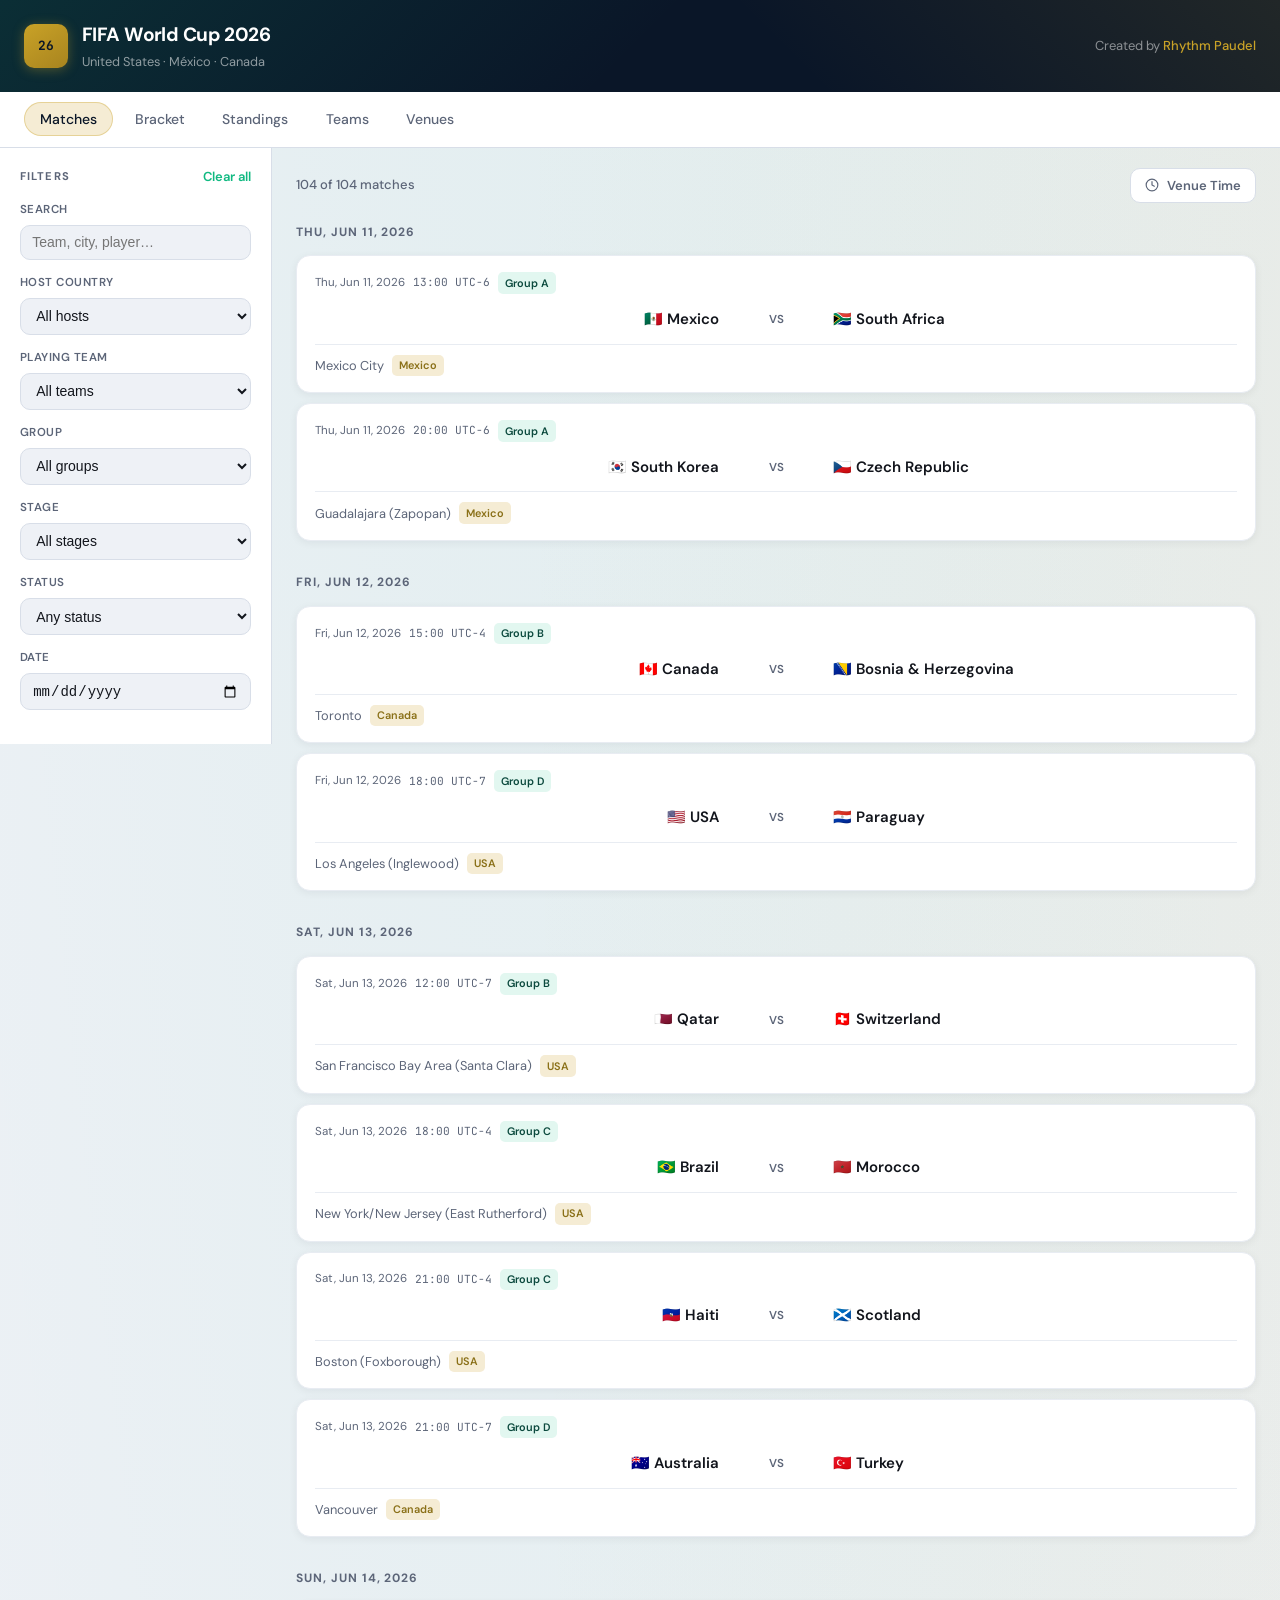
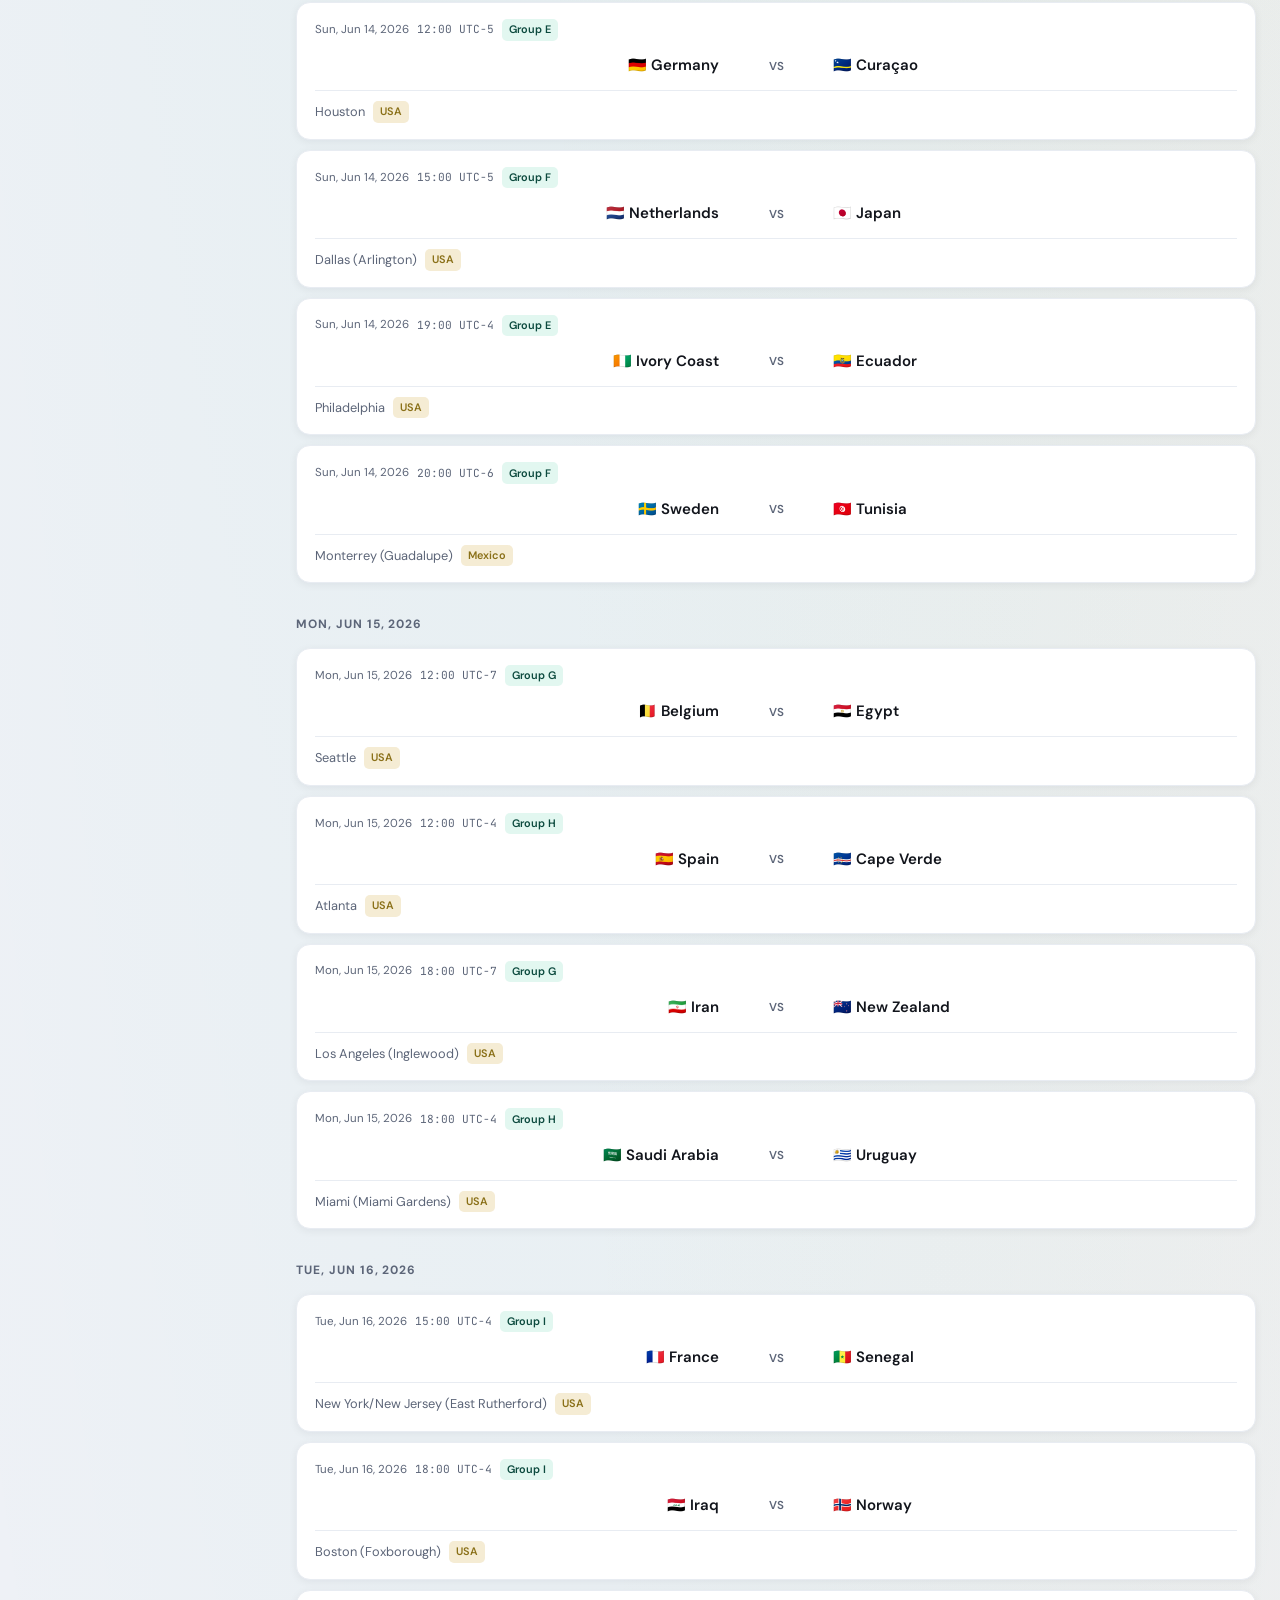
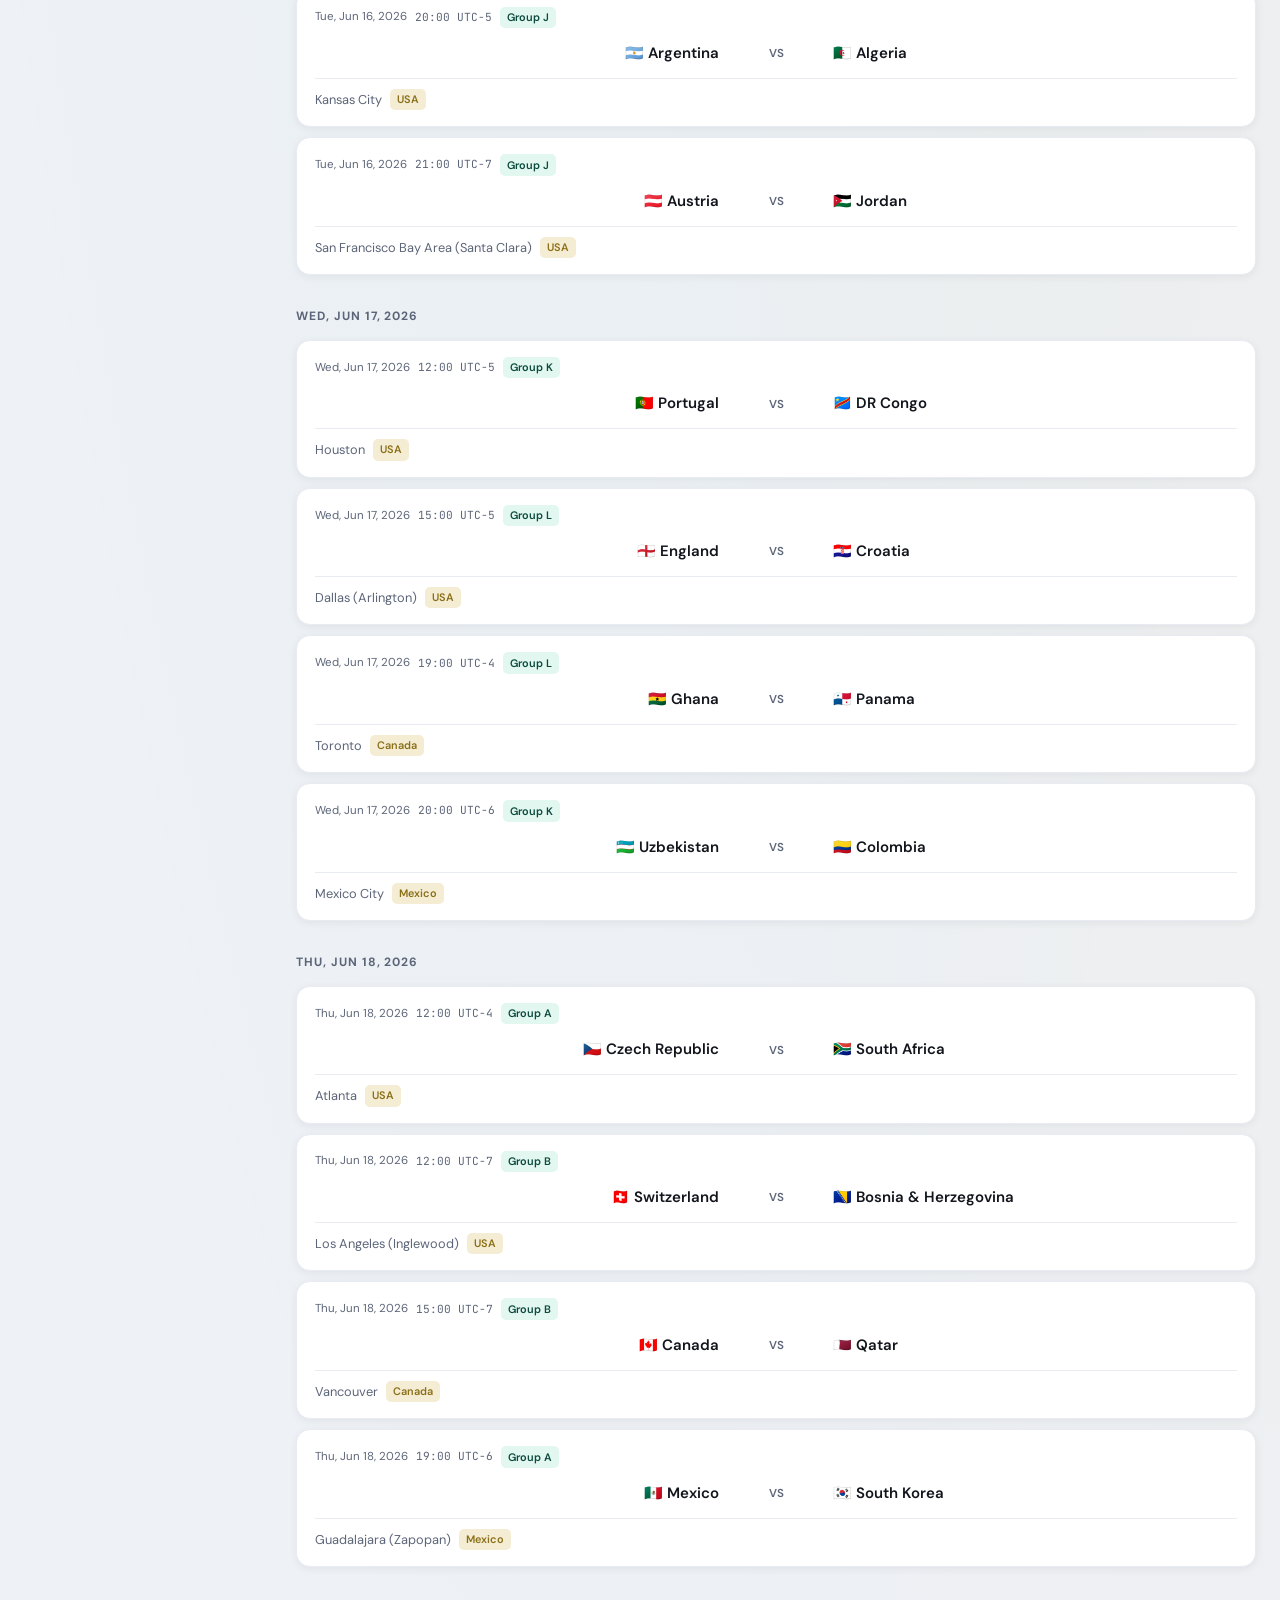
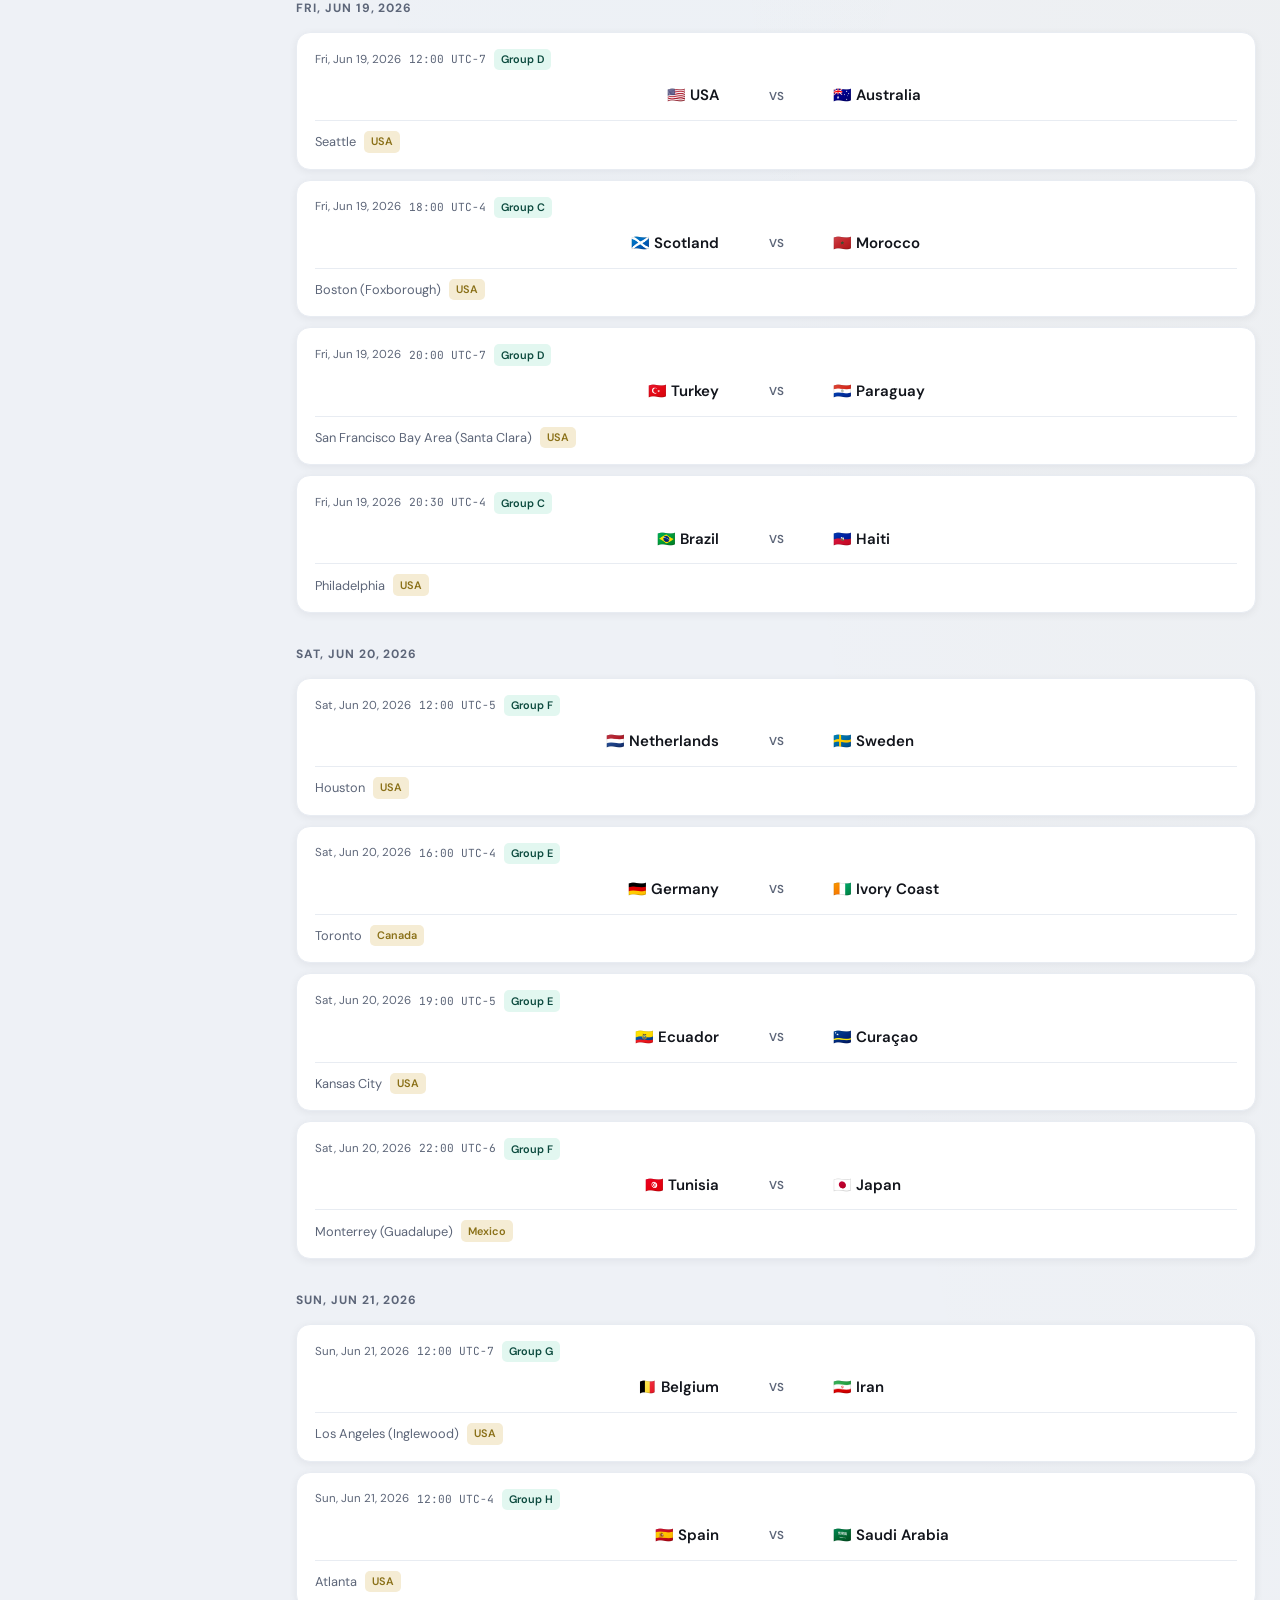
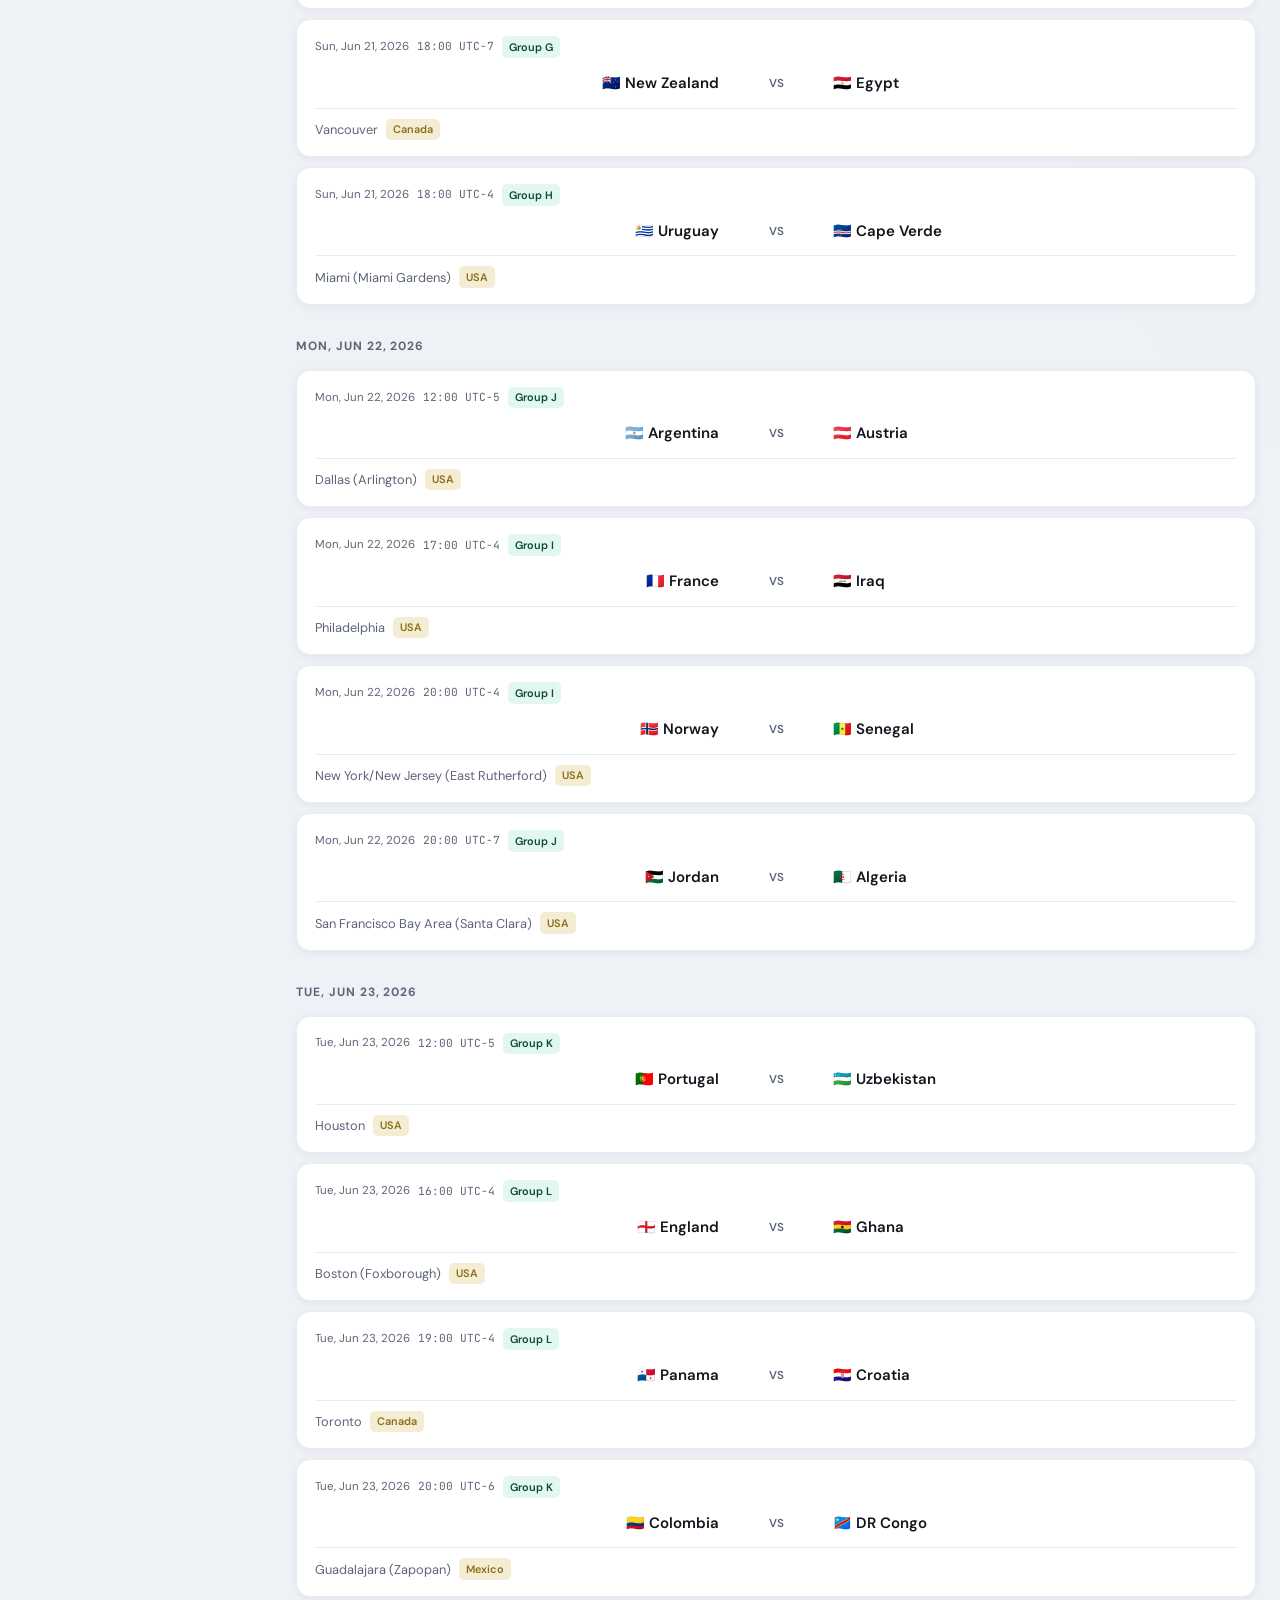
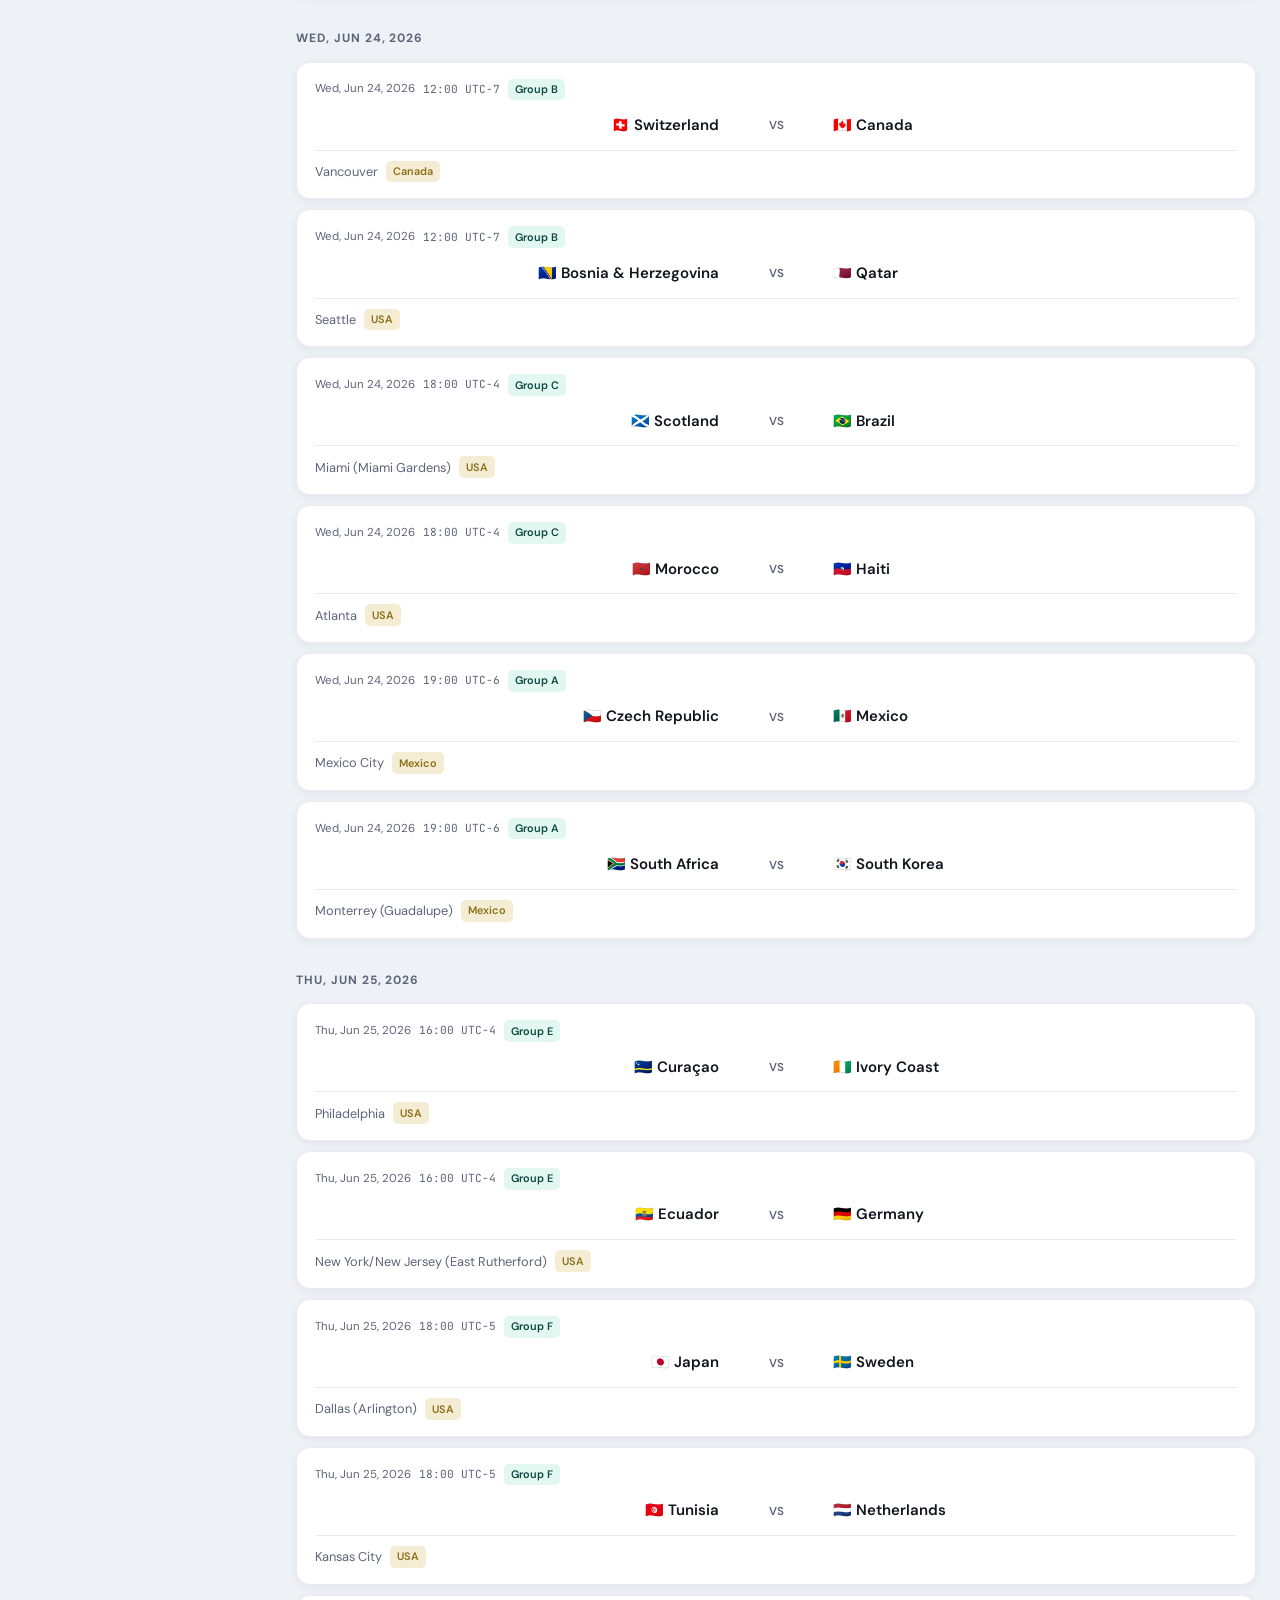
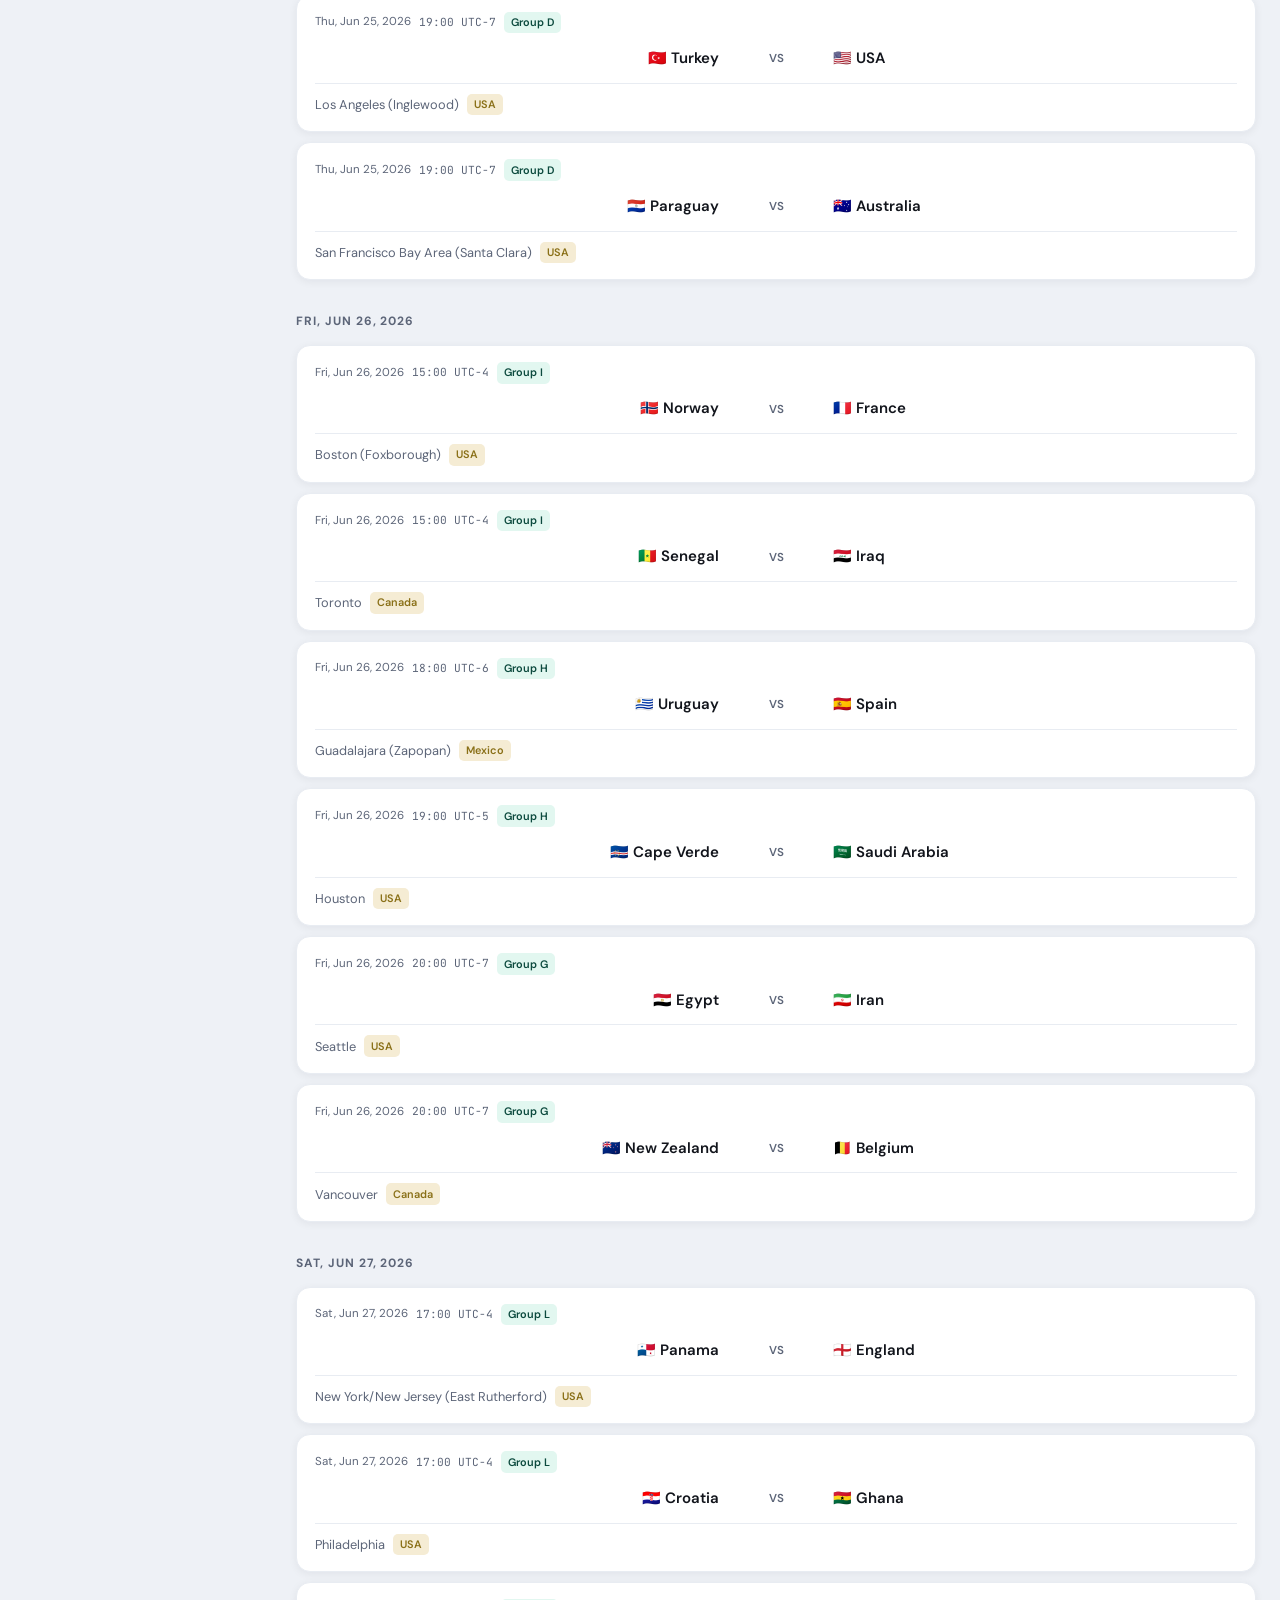
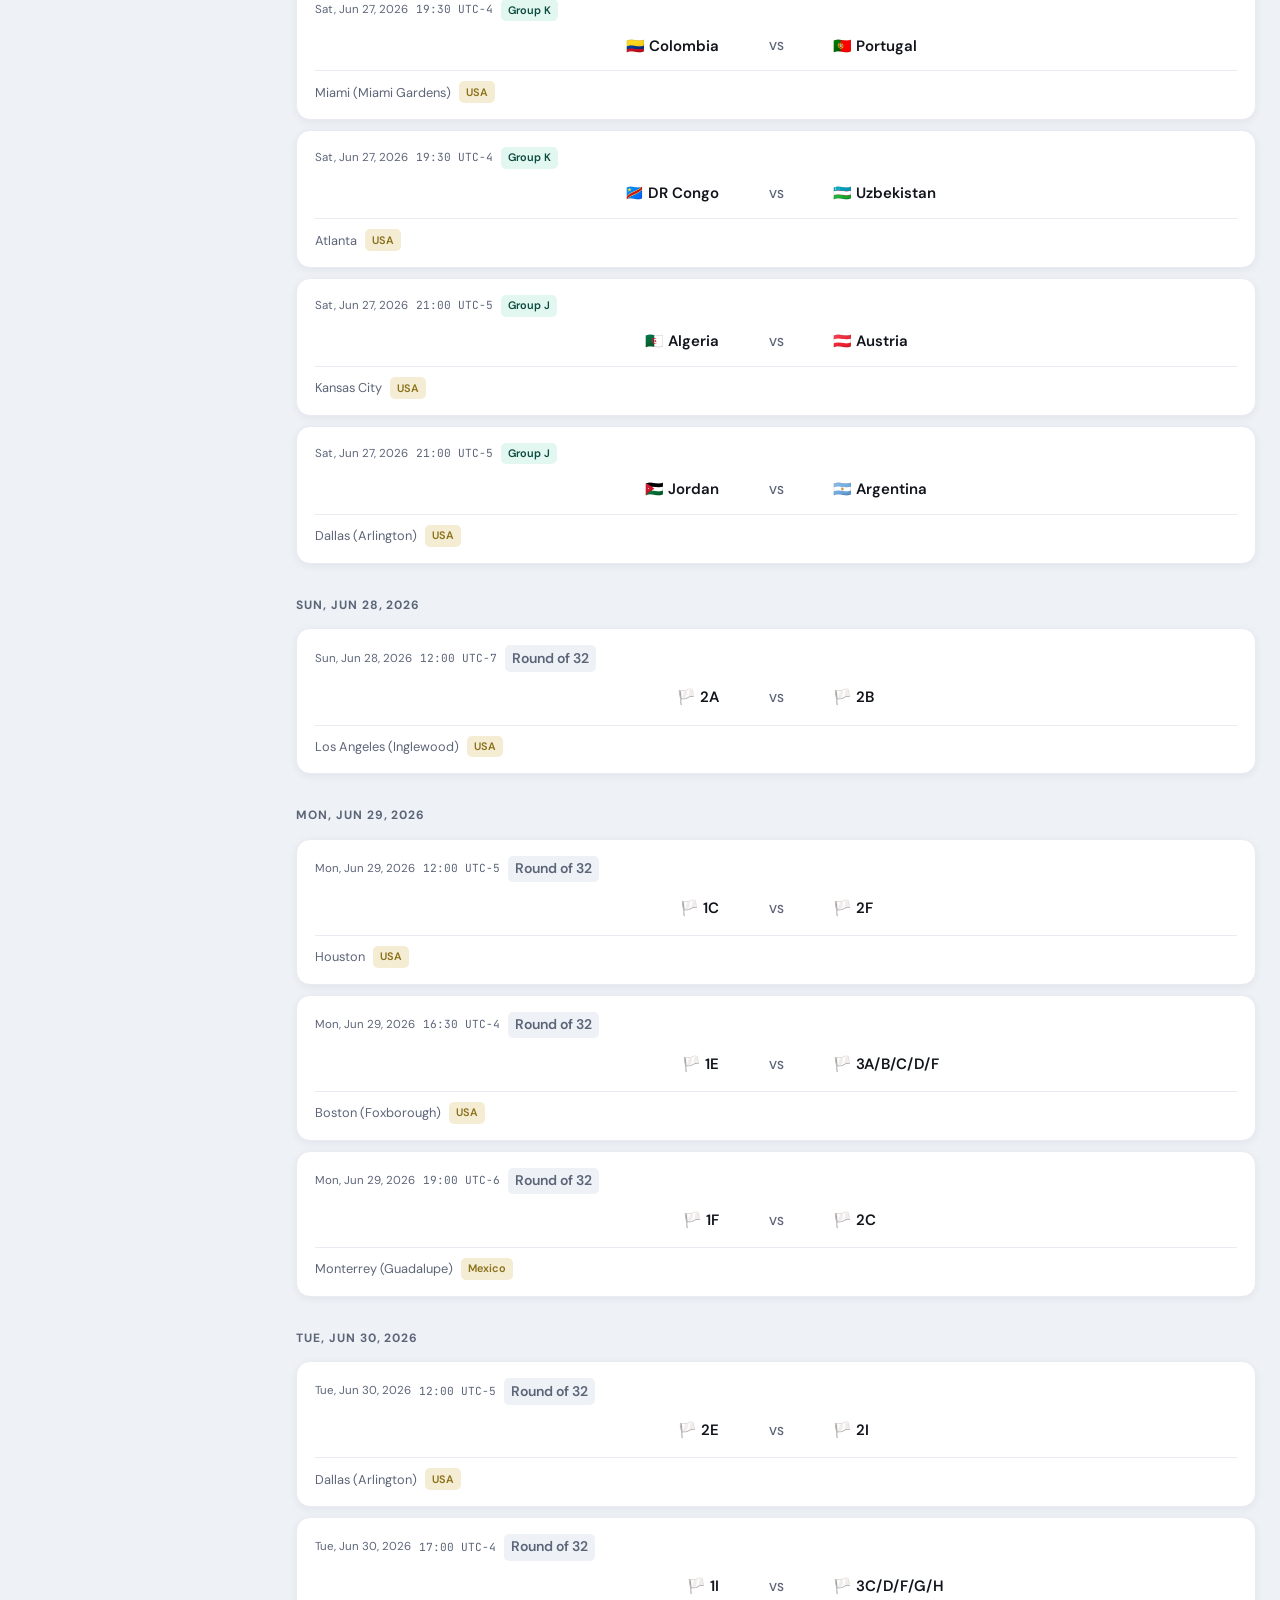
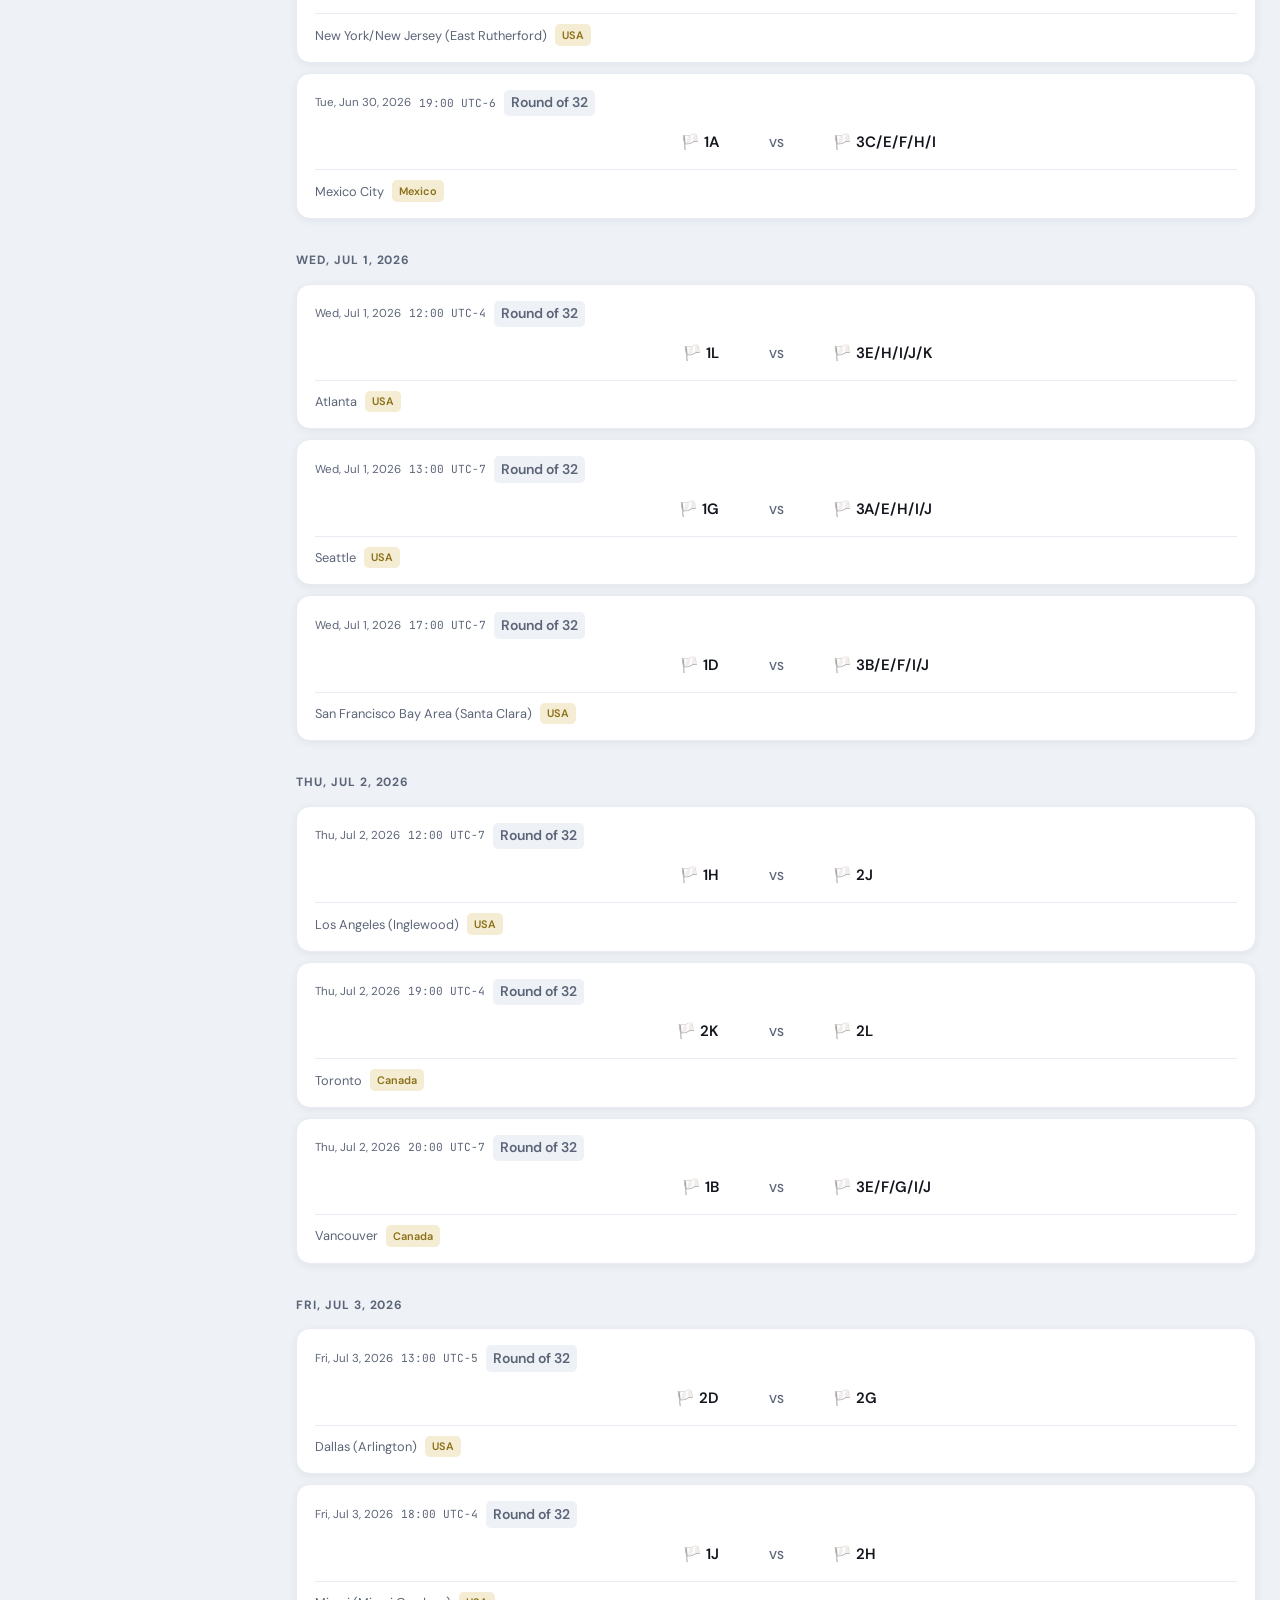
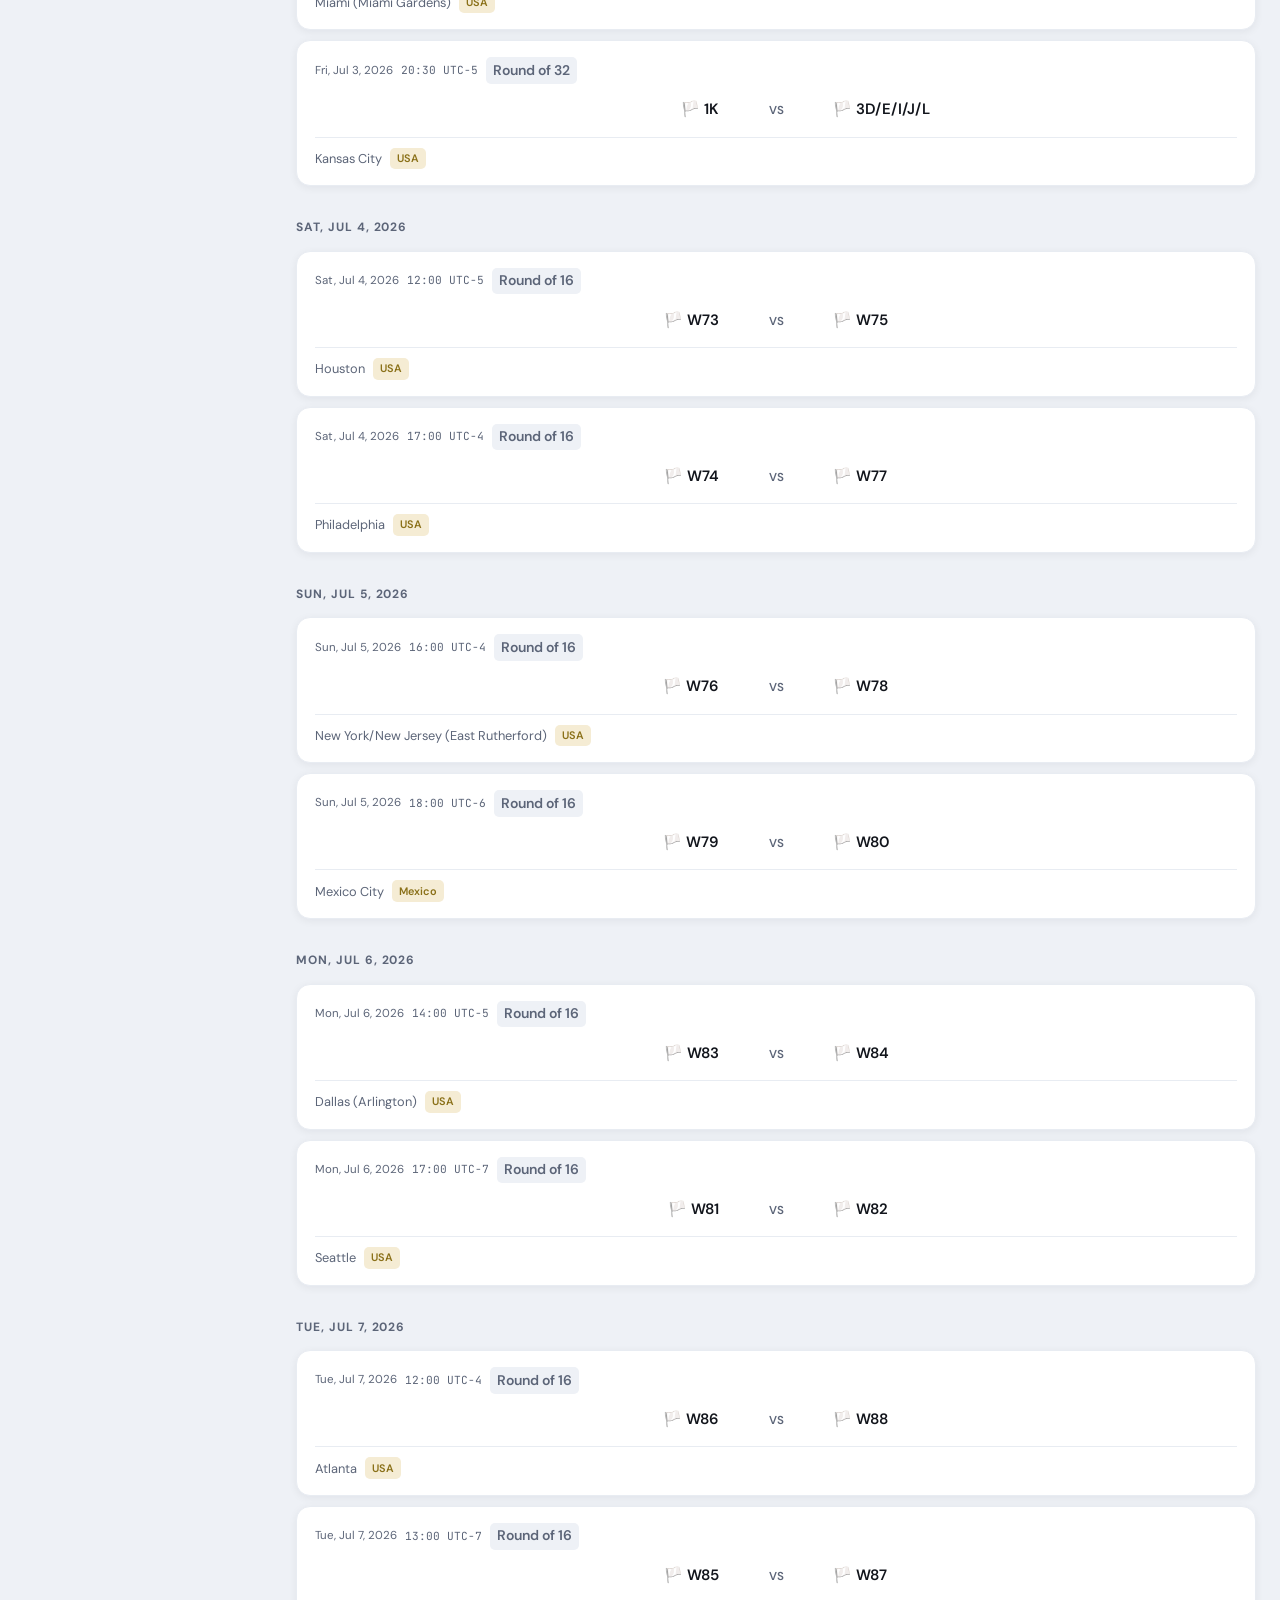
==== commit 0889528a: "Added timezone toggle feature" ====
--- a/index.html
+++ b/index.html
@@ -103,9 +103,15 @@
       <main class="content" id="main-content">
         <div class="content-toolbar">
           <p class="result-count" id="result-count">Loading…</p>
-          <button type="button" class="btn-icon" id="toggle-filters" aria-label="Toggle filters">
-            <svg width="18" height="18" viewBox="0 0 24 24" fill="none" stroke="currentColor" stroke-width="2"><path d="M4 6h16M7 12h10M10 18h4"/></svg>
-          </button>
+          <div class="toolbar-actions">
+            <button type="button" class="btn-timezone" id="toggle-timezone" aria-label="Toggle timezone">
+              <svg width="14" height="14" viewBox="0 0 24 24" fill="none" stroke="currentColor" stroke-width="2" stroke-linecap="round" stroke-linejoin="round" class="tz-icon"><circle cx="12" cy="12" r="10"></circle><polyline points="12 6 12 12 16 14"></polyline></svg>
+              <span class="timezone-text">Venue Time</span>
+            </button>
+            <button type="button" class="btn-icon" id="toggle-filters" aria-label="Toggle filters">
+              <svg width="18" height="18" viewBox="0 0 24 24" fill="none" stroke="currentColor" stroke-width="2"><path d="M4 6h16M7 12h10M10 18h4"/></svg>
+            </button>
+          </div>
         </div>
         <div id="view-root"></div>
       </main>
--- a/css/styles.css
+++ b/css/styles.css
@@ -323,6 +323,52 @@
   color: var(--text-muted);
 }
 
+.toolbar-actions {
+  display: flex;
+  align-items: center;
+  gap: 0.5rem;
+}
+
+.btn-timezone {
+  display: inline-flex;
+  align-items: center;
+  gap: 0.5rem;
+  padding: 0.5rem 0.875rem;
+  border: 1px solid var(--border);
+  border-radius: var(--radius);
+  background: var(--bg-elevated);
+  color: var(--text-muted);
+  font-size: 0.8125rem;
+  font-weight: 600;
+  transition: all 0.15s ease;
+  user-select: none;
+}
+
+.btn-timezone:hover {
+  color: var(--text);
+  border-color: var(--accent-bright);
+  background: var(--bg);
+  box-shadow: 0 0 0 3px rgba(16, 185, 129, 0.1);
+}
+
+.btn-timezone .tz-icon {
+  width: 14px;
+  height: 14px;
+  stroke: currentColor;
+  transition: stroke 0.15s ease;
+}
+
+.btn-timezone.is-local {
+  background: var(--gold-soft);
+  border-color: rgba(201, 162, 39, 0.35);
+  color: #8a7018;
+}
+
+.btn-timezone.is-local:hover {
+  background: #ede0b8;
+  box-shadow: 0 0 0 3px rgba(201, 162, 39, 0.15);
+}
+
 .btn-icon {
   display: none;
   padding: 0.5rem;
@@ -1613,6 +1659,11 @@
     display: block;
   }
 
+  .btn-timezone {
+    min-height: 44px;
+    padding: 0.5rem 1rem;
+  }
+
   .btn-icon {
     display: flex;
     min-width: 44px;
